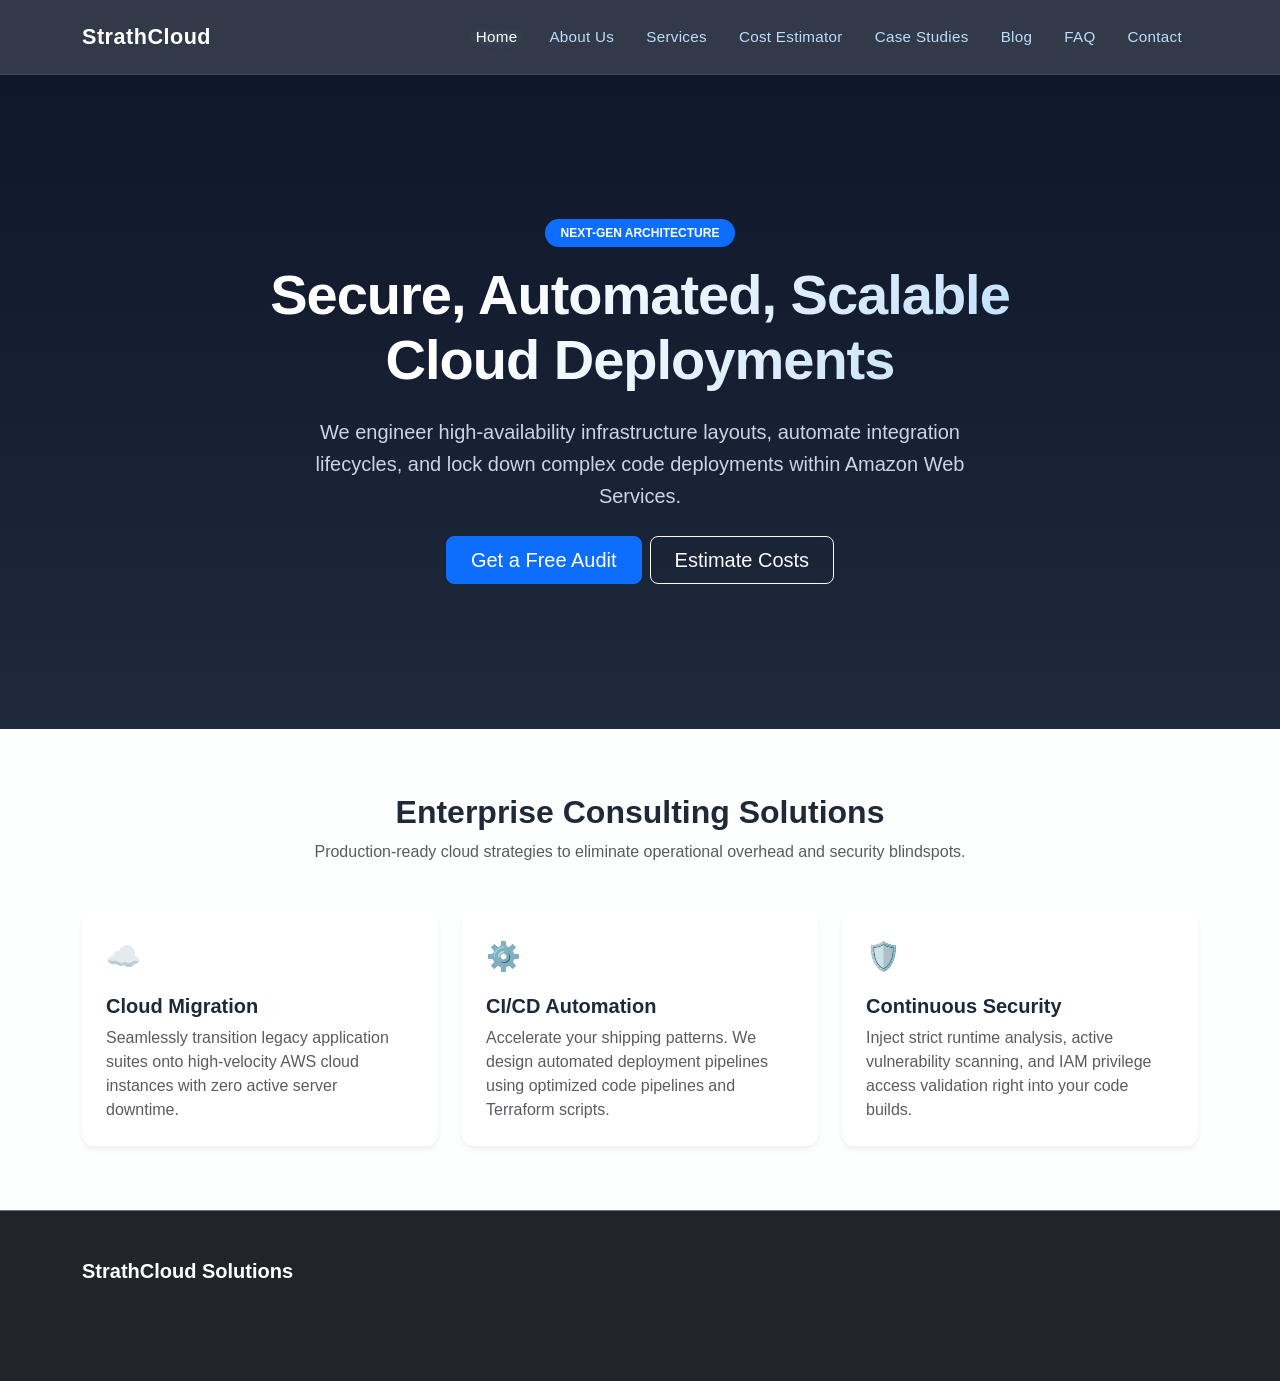
==== index.html @ 289e2f8e "style: implement explicit translate offsets to resolve stubborn offcanvas rendering" ====
<!DOCTYPE html>
<html lang="en">
<head>
    <meta charset="UTF-8">
    <meta name="viewport" content="width=device-width, initial-scale=1.0">
    <title>StrathCloud Solutions | Enterprise DevSecOps & Cloud Migration</title>
    <link href="https://cdn.jsdelivr.net/npm/bootstrap@5.3.8/dist/css/bootstrap.min.css" rel="stylesheet" integrity="sha384-sRIl4kxILFvY47J16cr9ZwB07vP4J8+LH7qKQnuqkuIAvNWLzeN8tE5YBujZqJLB" crossorigin="anonymous">
    <link rel="stylesheet" href="style.css">
</head>
<body>
    <!-- Cleaned Navigation -->
    <nav class="navbar navbar-expand-lg navbar-dark sticky-top">
    <div class="container">
        <a class="navbar-brand fw-bold text-primary" href="index.html">Strath<span class="text-white">Cloud</span></a>
        
        <button class="navbar-toggler" type="button" data-bs-toggle="offcanvas" data-bs-target="#strathCloudMenu" aria-controls="strathCloudMenu" aria-label="Toggle navigation">
        <span class="navbar-toggler-icon"></span>
        </button>
        
        <div class="collapse navbar-collapse d-none d-lg-flex" id="desktopNavbarLinks">
        <ul class="navbar-nav ms-auto mb-2 mb-lg-0">
            <li class="nav-item"><a class="nav-link active" href="index.html" aria-current="page">Home</a></li>
            <li class="nav-item"><a class="nav-link" href="pages/about.html">About Us</a></li>
            <li class="nav-item"><a class="nav-link" href="pages/services.html">Services</a></li>
            <li class="nav-item"><a class="nav-link" href="pages/calculator.html">Cost Estimator</a></li>
            <li class="nav-item"><a class="nav-link" href="pages/case-studies.html">Case Studies</a></li>
            <li class="nav-item"><a class="nav-link" href="pages/blog.html">Blog</a></li>
            <li class="nav-item"><a class="nav-link" href="pages/faq.html">FAQ</a></li>
            <li class="nav-item"><a class="nav-link" href="pages/contact.html">Contact</a></li>
        </ul>
        </div>
    </div>
    </nav>

    <!-- Relocated Offcanvas Component (Placed completely outside the <nav> element) -->
    <div class="offcanvas offcanvas-end text-bg-dark" tabindex="-1" id="strathCloudMenu" aria-labelledby="strathCloudMenuLabel">
    <div class="offcanvas-header border-bottom border-secondary">
        <h5 class="offcanvas-title text-primary fw-bold" id="strathCloudMenuLabel">StrathCloud Navigation</h5>
        <button type="button" class="btn-close btn-close-white" data-bs-dismiss="offcanvas" aria-label="Close"></button>
    </div>
    <div class="offcanvas-body">
        <ul class="navbar-nav">
        <li class="nav-item"><a class="nav-link active" href="index.html">Home</a></li>
        <li class="nav-item"><a class="nav-link" href="pages/about.html">About Us</a></li>
        <li class="nav-item"><a class="nav-link" href="pages/services.html">Services</a></li>
        <li class="nav-item"><a class="nav-link" href="pages/calculator.html">Cost Estimator</a></li>
        <li class="nav-item"><a class="nav-link" href="pages/case-studies.html">Case Studies</a></li>
        <li class="nav-item"><a class="nav-link" href="pages/blog.html">Blog</a></li>
        <li class="nav-item"><a class="nav-link" href="pages/faq.html">FAQ</a></li>
        <li class="nav-item"><a class="nav-link" href="pages/contact.html">Contact</a></li>
        </ul>
    </div>
    </div>


    <header class="hero-banner text-white text-center py-5">
        <div class="container py-5">
            <div class="row justify-content-center">
                <div class="col-lg-9">
                    <span class="badge bg-primary px-3 py-2 rounded-pill mb-3 text-uppercase">Next-Gen Architecture</span>
                    <h1 class="display-3 fw-bold mb-3">Secure, Automated, Scalable Cloud Deployments</h1>
                    <p class="lead text-secondary mb-4 mx-md-5">We engineer high-availability infrastructure layouts, automate integration lifecycles, and lock down complex code deployments within Amazon Web Services.</p>
                    <div class="d-grid gap-2 d-sm-flex justify-content-sm-center">
                        <a href="pages/contact.html" class="btn btn-primary btn-lg px-4 gap-3">Get a Free Audit</a>
                        <a href="pages/calculator.html" class="btn btn-outline-light btn-lg px-4">Estimate Costs</a>
                    </div>
                </div>
            </div>
        </div>
    </header>

    <main class="container py-5 my-3">
        <div class="text-center mb-5">
            <h2 class="fw-bold">Enterprise Consulting Solutions</h2>
            <p class="text-muted">Production-ready cloud strategies to eliminate operational overhead and security blindspots.</p>
        </div>

        <div class="row g-4">
            <div class="col-md-4">
                <div class="card h-100 p-4 border-0 bg-white">
                    <div class="mb-3 text-primary fs-3">☁️</div>
                    <h3 class="fw-bold">Cloud Migration</h3>
                    <p class="text-muted mb-0">Seamlessly transition legacy application suites onto high-velocity AWS cloud instances with zero active server downtime.</p>
                </div>
            </div>
            <div class="col-md-4">
                <div class="card h-100 p-4 border-0 bg-white">
                    <div class="mb-3 text-primary fs-3">⚙️</div>
                    <h3 class="fw-bold">CI/CD Automation</h3>
                    <p class="text-muted mb-0">Accelerate your shipping patterns. We design automated deployment pipelines using optimized code pipelines and Terraform scripts.</p>
                </div>
            </div>
            <div class="col-md-4">
                <div class="card h-100 p-4 border-0 bg-white">
                    <div class="mb-3 text-primary fs-3">🛡️</div>
                    <h3 class="fw-bold">Continuous Security</h3>
                    <p class="text-muted mb-0">Inject strict runtime analysis, active vulnerability scanning, and IAM privilege access validation right into your code builds.</p>
                </div>
            </div>
        </div>
    </main>

    <footer class="bg-dark text-secondary py-5 mt-auto border-top border-secondary">
        <div class="container">
            <div class="row g-4">
                <div class="col-md-6 text-center text-md-start">
                    <h5 class="text-white fw-bold">StrathCloud Solutions</h5>
                    <p class="small text-muted mb-0">Providing production-grade tech consulting, cloud scaling optimization, and reliable infrastructure hardening.</p>
                </div>
                <div class="col-md-6 text-center text-md-end">
                    <p class="small text-muted mb-1">&copy; 2026 StrathCloud Solutions. All rights reserved.</p>
                    <p class="small text-muted mb-0">Designed for modern compliance standards and zero-trust engineering environments.</p>
                </div>
            </div>
        </div>
    </footer>

    <script src="https://cdn.jsdelivr.net/npm/bootstrap@5.3.8/dist/js/bootstrap.bundle.min.js" integrity="sha384-FKyoEForCGlyvwx9Hj09JcYn3nv7wiPVlz7YYwJrWVcXK/BmnVDxM+D2scQbITxI" crossorigin="anonymous"></script>
    <script src="script.js"></script>
</body>
</html>
---- style.css ----
/* ==========================================================================
   1. DESIGN TOKENS (Variables)
   ========================================================================== */
:root {
    /* "Stormy Morning" Core Palette Matrix */
    --brand-primary: #88BDF2;       /* Vibrant Sky Blue - active tabs, main buttons */
    --brand-accent: #BDDDFC;        /* Ultra-Light Mist - borders, text gradients, tags */
    --brand-muted-blue: #6A89A7;    /* Steel Blue-Gray - icons, secondary typography */
    --brand-dark: #1e293b;          /* Dark Slate Anchor - matching your hero base gradient */
    
    /* Layout Tokens */
    --brand-light: #fdfefe;         /* Off-white background for main page areas */
    --text-main: #1f2937;           /* Deep charcoal text for optimal readability */
    --card-shadow: 0 4px 6px -1px rgba(56, 73, 89, 0.06), 0 2px 4px -1px rgba(56, 73, 89, 0.04);
    --transition-smooth: all 0.25s ease-in-out;
}

/* ==========================================================================
   2. GLOBAL BODY RESETS
   ========================================================================== */
body {
    font-family: -apple-system, BlinkMacSystemFont, "Segoe UI", Roboto, sans-serif;
    color: var(--text-main);
    background-color: var(--brand-light);
    
    /* Sticky Footer Logic: Keeps footer locked to screen bottom */
    display: flex;
    flex-direction: column;
    min-height: 100vh;
}

/* ==========================================================================
   3. MODERN TRANSPARENT NAVBAR (Consolidated & Repaired)
   ========================================================================== */
.navbar {
    /* Safe fallback: Semi-transparent deep dark tint instead of pure invisible layout */
    background-color: rgba(15, 23, 42, 0.85) !important; 
    
    /* Subtle framing border */
    border-bottom: 1px solid rgba(255, 255, 255, 0.08) !important;
    padding: 1rem 0;
    
    /* Glassmorphism hardware acceleration */
    backdrop-filter: blur(12px) !important; 
    -webkit-backdrop-filter: blur(12px) !important; 
    
    /* Pulls the navbar up to ensure it sits completely flush against the hero gradient */
    margin-bottom: 0 !important;
}

/* Ensure the brand name stands out in crisp white */
.navbar-brand {
    font-size: 1.35rem;
    letter-spacing: 0.5px;
    color: #ffffff !important;
}

/* Custom Nav Links Layout and Token Integration */
.navbar .nav-link {
    color: var(--brand-accent) !important; /* Soft ice-mist blue link color */
    font-weight: 500;
    font-size: 0.95rem;
    letter-spacing: 0.3px;
    padding: 0.5rem 1rem !important;
    transition: var(--transition-smooth);
}

/* Hover text glow */
.navbar .nav-link:hover,
.navbar .nav-link.active {
    color: #ffffff !important; 
    text-shadow: 0 0 10px rgba(136, 189, 242, 0.4); 
}

/* Mobile Toggle Hamburger Icon Settings */
.navbar-toggler {
    border-color: rgba(255, 255, 255, 0.2) !important;
}

/* ==========================================================================
   4. CUSTOM HERO BANNER 
   ========================================================================== */
.hero-banner {
    /* Rich Deep Midnight Blue to Slate Gradient */
    background: linear-gradient(180deg, #0f172a 0%, #1e293b 100%) !important;
    padding: 6rem 0 !important;
    border-bottom: 1px solid rgba(255, 255, 255, 0.08);
}

/* Masked Gradient Headline */
.hero-banner h1 {
    font-size: 3.5rem !important;
    background: linear-gradient(120deg, #ffffff 30%, var(--brand-accent) 100%);
    -webkit-background-clip: text;
    -webkit-text-fill-color: transparent;
    letter-spacing: -1px;
    line-height: 1.15;
}

/* Highly readable description layout */
.hero-banner .text-secondary {
    color: #cbd5e1 !important; 
    font-size: 1.25rem;
    font-weight: 300;
    max-width: 700px;
    margin: 1.5rem auto !important;
    line-height: 1.6;
}

/* ==========================================================================
   5. PREMIUM CARD INTERACTIONS
   ========================================================================== */
.card {
    box-shadow: var(--card-shadow);
    border-radius: 12px !important; 
    transition: var(--transition-smooth);
}

/* Smooth micro-interaction physical hover drift */
.card:hover {
    transform: translateY(-6px);
    box-shadow: 0 12px 20px -3px rgba(56, 73, 89, 0.12);
}

/* Using our updated variable anchor so titles look intentional */
.card h3 {
    color: var(--brand-dark);
    font-size: 1.25rem;
}

/* ==========================================================================
   6. RESPONSIVE MEDIA QUERIES (Offcanvas Sidebar Hardening)
   ========================================================================== */
@media (max-width: 991.98px) {
    .offcanvas.text-bg-dark {
        background-color: #1e2730 !important;
        backdrop-filter: none !important;
        -webkit-backdrop-filter: none !important;
    }
    
    .offcanvas-body .navbar-nav {
        display: flex !important;
        flex-direction: column !important;
        gap: 0.5rem !important;
        padding-top: 1rem !important;
    }
}
/* ==========================================================================
   OFFCANVAS MASTER RESET 
   ========================================================================== */

/* 1. Ensure the drawer stays hidden by default until the script calls it */
.offcanvas:not(.show) {
    visibility: hidden !important;
    transform: translateX(100%) !important; /* Forces it completely off-screen to the right */
}

/* 2. When the user taps the button, let Bootstrap slide it into view smoothly */
.offcanvas.show {
    visibility: visible !important;
    transform: translateX(0) !important;
    background-color: #1a2229 !important; /* Keeps it a solid, rich dark tone */
    box-shadow: -10px 0 30px rgba(0, 0, 0, 0.4) !important;
}

/* 3. Completely block the mobile menu from showing up on large screens */
@media (min-width: 992px) {
    .offcanvas {
        display: none !important;
    }
}
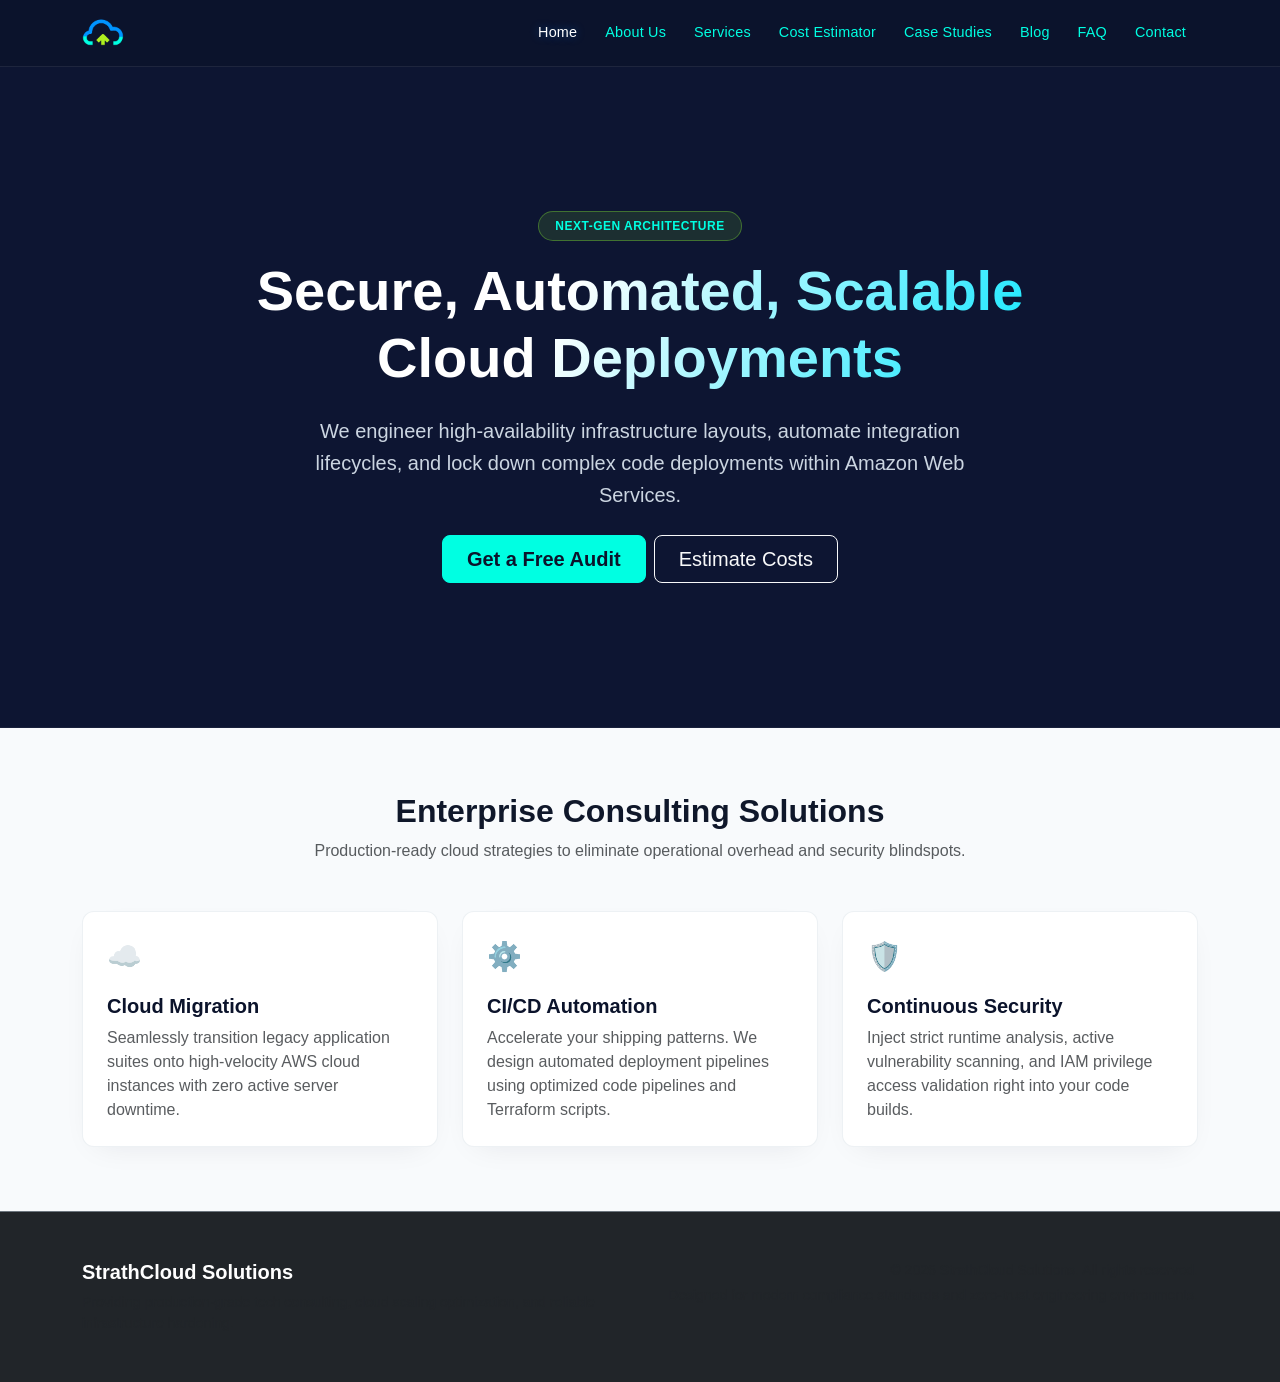
==== commit edd02f9c: "style: adding a custom logo for strath cloud at the navbar" ====
--- a/index.html
+++ b/index.html
@@ -11,7 +11,9 @@
     <!-- Cleaned Navigation -->
     <nav class="navbar navbar-expand-lg navbar-dark sticky-top">
     <div class="container">
-        <a class="navbar-brand fw-bold text-primary" href="index.html">Strath<span class="text-white">Cloud</span></a>
+        <a class="navbar-brand d-flex align-items-center fw-bold text-primary" href="index.html">
+            <img src="images/strath-cloud-2.png" alt="StrathCloud Logo" class="d-inline-block align-top">
+        </a>
         
         <button class="navbar-toggler" type="button" data-bs-toggle="offcanvas" data-bs-target="#strathCloudMenu" aria-controls="strathCloudMenu" aria-label="Toggle navigation">
         <span class="navbar-toggler-icon"></span>
--- a/style.css
+++ b/style.css
@@ -2,19 +2,18 @@
    1. DESIGN TOKENS (Variables)
    ========================================================================== */
 :root {
-    /* "Stormy Morning" Core Palette Matrix */
-    --brand-primary: #88BDF2;       /* Vibrant Sky Blue - active tabs, main buttons */
-    --brand-accent: #BDDDFC;        /* Ultra-Light Mist - borders, text gradients, tags */
-    --brand-muted-blue: #6A89A7;    /* Steel Blue-Gray - icons, secondary typography */
-    --brand-dark: #1e293b;          /* Dark Slate Anchor - matching your hero base gradient */
-    
-    /* Layout Tokens */
-    --brand-light: #fdfefe;         /* Off-white background for main page areas */
-    --text-main: #1f2937;           /* Deep charcoal text for optimal readability */
-    --card-shadow: 0 4px 6px -1px rgba(56, 73, 89, 0.06), 0 2px 4px -1px rgba(56, 73, 89, 0.04);
-    --transition-smooth: all 0.25s ease-in-out;
-}
-
+    /* Exact Logo Color Extractions */
+    --brand-primary: #0088FF;       /* Bright Sky Blue from top of the cloud */
+    --brand-accent: #00ffe2;        /* Neon Lime Green from the arrow */
+    --brand-teal: #00E5FF;          /* Electric Teal from the bottom right of the cloud */
+    --brand-dark: #0B132B;          /* Premium Midnight Blue from your logo background */
+    
+    /* UI Neutrals */
+    --brand-light: #f8fafc;         
+    --text-main: #0f172a;           
+    --card-shadow: 0 10px 30px -15px rgba(11, 19, 43, 0.1);
+    --transition-smooth: all 0.25s cubic-bezier(0.4, 0, 0.2, 1);
+}
 /* ==========================================================================
    2. GLOBAL BODY RESETS
    ========================================================================== */
@@ -30,73 +29,87 @@
 }
 
 /* ==========================================================================
-   3. MODERN TRANSPARENT NAVBAR (Consolidated & Repaired)
+   3. MODERN TRANSPARENT NAVBAR (Clean Responsive Grid Layout)
    ========================================================================== */
 .navbar {
-    /* Safe fallback: Semi-transparent deep dark tint instead of pure invisible layout */
-    background-color: rgba(15, 23, 42, 0.85) !important; 
-    
-    /* Subtle framing border */
+    background: rgba(11, 19, 43, 0.75) !important; /* Rich opaque midnight tint matching your logo */
     border-bottom: 1px solid rgba(255, 255, 255, 0.08) !important;
-    padding: 1rem 0;
-    
-    /* Glassmorphism hardware acceleration */
     backdrop-filter: blur(12px) !important; 
     -webkit-backdrop-filter: blur(12px) !important; 
-    
-    /* Pulls the navbar up to ensure it sits completely flush against the hero gradient */
     margin-bottom: 0 !important;
-}
-
-/* Ensure the brand name stands out in crisp white */
+    padding: 0.75rem 0 !important; /* Clean vertical spacing padding */
+}
+
+/* Perfect alignment wrapper inside the navbar row */
+.navbar > .container {
+    display: flex !important;
+    align-items: center !important;
+    justify-content: space-between !important;
+    flex-wrap: nowrap !important; /* Absolutely prevents items from dropping to a new line */
+}
+
+/* Control your brand image footprint cleanly */
 .navbar-brand {
-    font-size: 1.35rem;
-    letter-spacing: 0.5px;
-    color: #ffffff !important;
-}
-
-/* Custom Nav Links Layout and Token Integration */
+    display: flex !important;
+    align-items: center !important;
+    padding: 0 !important;
+    margin-right: 1.5rem !important;
+}
+
+/* Overhanging Logo Layout Override */
+.navbar-brand img {
+    height: 42px !important;    /* Sleek vertical constraint */
+    width: auto !important;     /* Dynamically scales width without distortion */
+    object-fit: contain;
+}
+
+/* Push the desktop nav links further right to give the big logo breathing room */
+#desktopNavbarLinks {
+    margin-left: 240px !important; 
+}
+
+/* Adjust text links layout engine structure */
+.navbar .navbar-nav {
+    display: flex !important;
+    flex-direction: row !important; /* Forces links to stay horizontally aligned */
+    align-items: center !important;
+    gap: 0.25rem !important; /* Clean modern padding gap between options */
+}
+
 .navbar .nav-link {
-    color: var(--brand-accent) !important; /* Soft ice-mist blue link color */
+    color: var(--brand-accent) !important; 
     font-weight: 500;
-    font-size: 0.95rem;
-    letter-spacing: 0.3px;
-    padding: 0.5rem 1rem !important;
-    transition: var(--transition-smooth);
-}
-
-/* Hover text glow */
+    font-size: 0.9rem !important; /* Slightly smaller font size so all 8 items fit comfortably */
+    letter-spacing: 0.2px;
+    padding: 0.5rem 0.75rem !important; /* Balanced link padding footprint */
+    transition: var(--transition-smooth);
+    white-space: nowrap !important; /* Guarantees words like 'Cost Estimator' never snap into two rows */
+}
+
 .navbar .nav-link:hover,
 .navbar .nav-link.active {
     color: #ffffff !important; 
-    text-shadow: 0 0 10px rgba(136, 189, 242, 0.4); 
-}
-
-/* Mobile Toggle Hamburger Icon Settings */
-.navbar-toggler {
-    border-color: rgba(255, 255, 255, 0.2) !important;
-}
-
+    text-shadow: 0 0 10px rgba(0, 136, 255, 0.4); 
+}
 /* ==========================================================================
    4. CUSTOM HERO BANNER 
    ========================================================================== */
 .hero-banner {
-    /* Rich Deep Midnight Blue to Slate Gradient */
-    background: linear-gradient(180deg, #0f172a 0%, #1e293b 100%) !important;
-    padding: 6rem 0 !important;
-    border-bottom: 1px solid rgba(255, 255, 255, 0.08);
-}
-
-/* Masked Gradient Headline */
+    /* Flows from the logo's deep midnight into a slightly lighter slate dark */
+    /*background: linear-gradient(180deg, #0B132B 0%, #111E38 100%) !important;*/
+    background: #0d1532 !important;
+    margin-top: -72px; 
+    padding: calc(72px + 6rem) 0 6rem 0 !important;  
+    border-bottom: 1px solid rgba(255, 255, 255, 0.05);
+}
+
+/* Make your headline text gradient use the new electric teal */
 .hero-banner h1 {
     font-size: 3.5rem !important;
-    background: linear-gradient(120deg, #ffffff 30%, var(--brand-accent) 100%);
+    background: linear-gradient(120deg, #ffffff 40%, var(--brand-teal) 100%);
     -webkit-background-clip: text;
     -webkit-text-fill-color: transparent;
-    letter-spacing: -1px;
-    line-height: 1.15;
-}
-
+}
 /* Highly readable description layout */
 .hero-banner .text-secondary {
     color: #cbd5e1 !important; 
@@ -106,12 +119,61 @@
     margin: 1.5rem auto !important;
     line-height: 1.6;
 }
+/* ==========================================================================
+   HERO CALL-TO-ACTION ELEMENTS (Logo Green Alignment)
+   ========================================================================== */
+
+/* 1. The "Next-Gen Architecture" pill badge */
+.hero-banner .badge.bg-primary {
+    /* Transparent container tint using a low-alpha green glow */
+    background-color: rgba(136, 238, 51, 0.12) !important; 
+    color: var(--brand-accent) !important; /* Forces your neon green token */
+    border: 1px solid rgba(136, 238, 51, 0.35) !important;
+    font-weight: 600;
+    letter-spacing: 0.5px;
+}
+
+/* 2. The "Get a Free Audit" Solid Button */
+.hero-banner .btn-primary {
+    background-color: var(--brand-accent) !important;
+    border-color: var(--brand-accent) !important;
+    color: #0B132B !important; /* Deep midnight blue text from logo for perfect readability */
+    font-weight: 600;
+    border-radius: 8px;
+    transition: var(--transition-smooth);
+}
+
+/* When hovering over the main green button, let it change smoothly */
+.hero-banner .btn-primary:hover {
+    background-color: #a6f55c !important; /* Slightly brighter lime flare */
+    border-color: #a6f55c !important;
+    transform: translateY(-2px);
+    box-shadow: 0 8px 20px rgba(136, 238, 51, 0.3); /* Neon green drop glow */
+}
+
+/* 3. The "Estimate Costs" Outline Button */
+.hero-banner .btn-outline-light {
+    border-radius: 8px;
+    font-weight: 500;
+    transition: var(--transition-smooth);
+}
+
+/* Give the outline button a green accent hover pop too */
+.hero-banner .btn-outline-light:hover {
+    background-color: transparent !important;
+    border-color: var(--brand-accent) !important;
+    color: var(--brand-accent) !important;
+    transform: translateY(-2px);
+}
 
 /* ==========================================================================
    5. PREMIUM CARD INTERACTIONS
    ========================================================================== */
 .card {
     box-shadow: var(--card-shadow);
+    background-color: #ffffff !important;
+    /* Clean, soft border using your muted blue-gray so it isn't harsh */
+    border: 1px solid rgba(106, 137, 167, 0.12) !important; 
     border-radius: 12px !important; 
     transition: var(--transition-smooth);
 }
@@ -119,10 +181,18 @@
 /* Smooth micro-interaction physical hover drift */
 .card:hover {
     transform: translateY(-6px);
-    box-shadow: 0 12px 20px -3px rgba(56, 73, 89, 0.12);
-}
-
-/* Using our updated variable anchor so titles look intentional */
+    /* Soft shadow using your brand-dark token */
+    box-shadow: 0 12px 20px -3px rgba(11, 19, 43, 0.12);
+    
+    /* SWITCHES BORDER FROM BLUE TO GREEN ON HOVER: */
+    border-color: var(--brand-accent) !important; 
+}
+
+/* If you have any text icons inside the cards that you want green by default: */
+.card .text-primary {
+    color: var(--brand-accent) !important;
+}
+
 .card h3 {
     color: var(--brand-dark);
     font-size: 1.25rem;
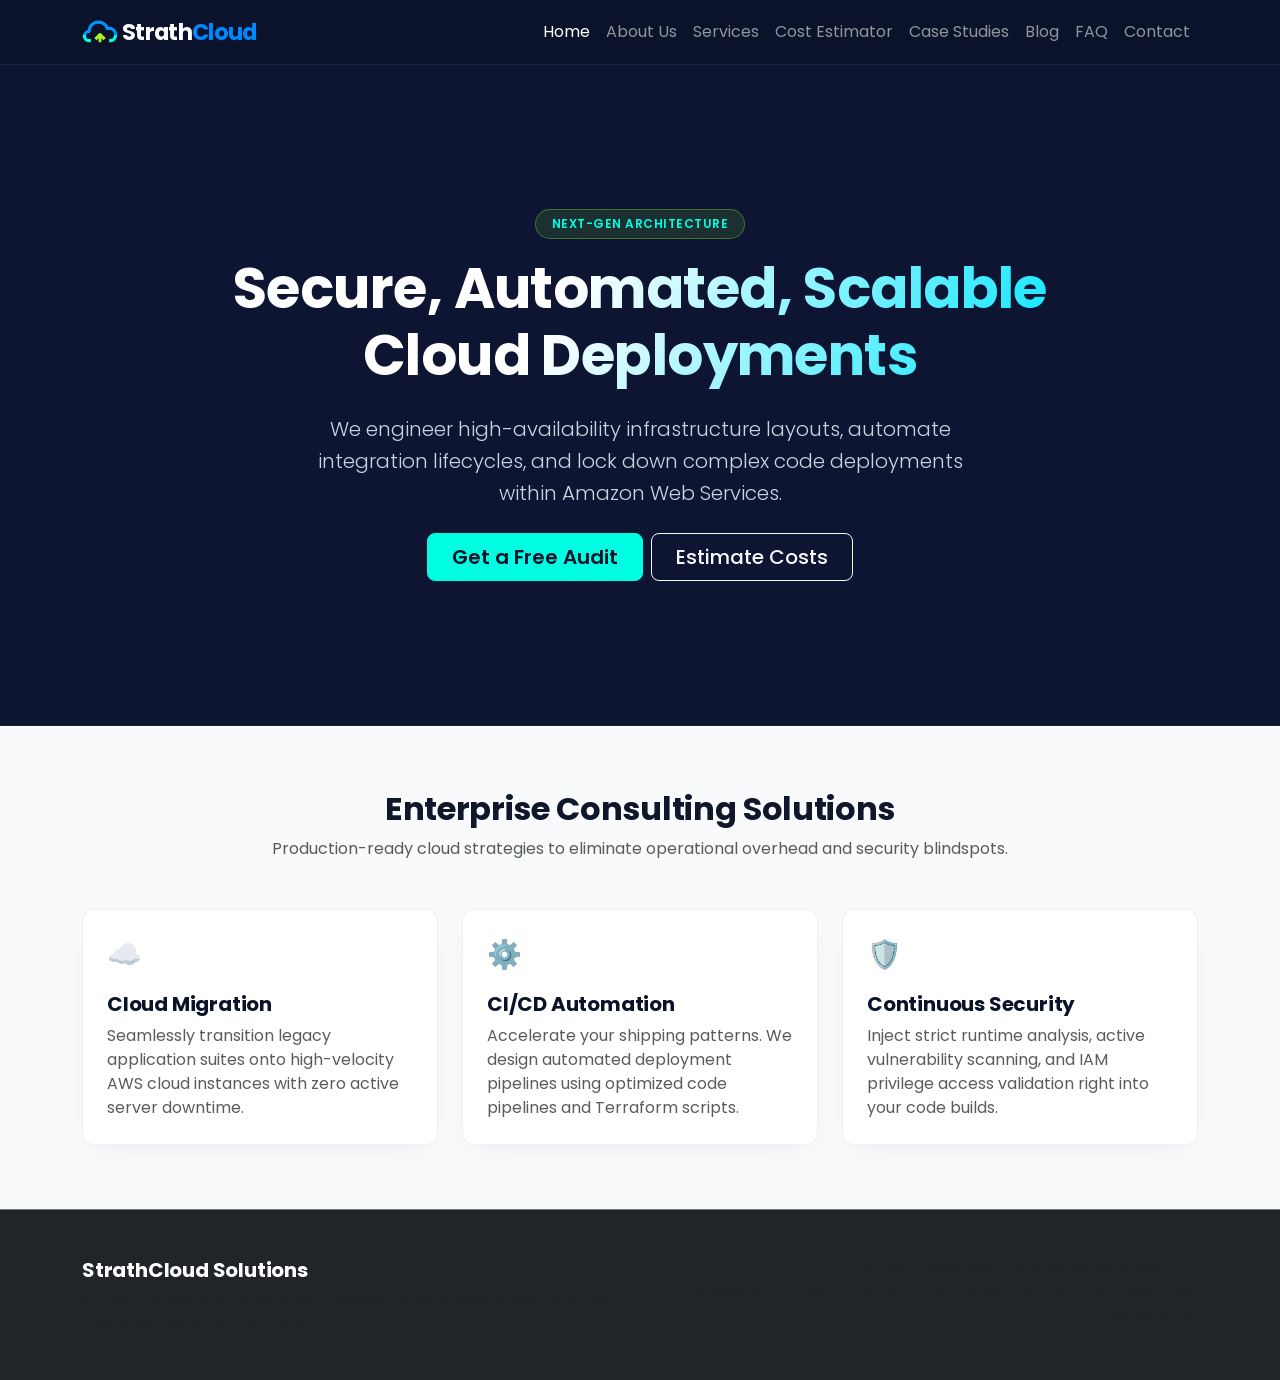
==== commit 76a808ca: "tyle: pivot global typography system to Poppins geometric sans-serif" ====
--- a/index.html
+++ b/index.html
@@ -5,6 +5,11 @@
     <meta name="viewport" content="width=device-width, initial-scale=1.0">
     <title>StrathCloud Solutions | Enterprise DevSecOps & Cloud Migration</title>
     <link href="https://cdn.jsdelivr.net/npm/bootstrap@5.3.8/dist/css/bootstrap.min.css" rel="stylesheet" integrity="sha384-sRIl4kxILFvY47J16cr9ZwB07vP4J8+LH7qKQnuqkuIAvNWLzeN8tE5YBujZqJLB" crossorigin="anonymous">
+    <link rel="preconnect" href="https://fonts.googleapis.com">
+    <link rel="preconnect" href="https://fonts.gstatic.com" crossorigin>
+    <link href="https://fonts.googleapis.com/css2?family=Poppins:wght@300;400;500;600;700;800&display=swap" rel="stylesheet">
+    
+    <link rel="stylesheet" href="css/styles.css">
     <link rel="stylesheet" href="style.css">
 </head>
 <body>
@@ -12,7 +17,8 @@
     <nav class="navbar navbar-expand-lg navbar-dark sticky-top">
     <div class="container">
         <a class="navbar-brand d-flex align-items-center fw-bold text-primary" href="index.html">
-            <img src="images/strath-cloud-2.png" alt="StrathCloud Logo" class="d-inline-block align-top">
+            <img src="images/strath-cloud-2.png" alt="StrathCloud Logo" class="me-1">
+            <span class="brand-text">Strath<span class="brand-accent">Cloud</span></span>
         </a>
         
         <button class="navbar-toggler" type="button" data-bs-toggle="offcanvas" data-bs-target="#strathCloudMenu" aria-controls="strathCloudMenu" aria-label="Toggle navigation">
--- a/style.css
+++ b/style.css
@@ -15,17 +15,21 @@
     --transition-smooth: all 0.25s cubic-bezier(0.4, 0, 0.2, 1);
 }
 /* ==========================================================================
-   2. GLOBAL BODY RESETS
+   2. GLOBAL BODY RESETS & TYPOGRAPHY MATRIX
    ========================================================================== */
 body {
-    font-family: -apple-system, BlinkMacSystemFont, "Segoe UI", Roboto, sans-serif;
+    font-family: 'Poppins', -apple-system, BlinkMacSystemFont, sans-serif;
     color: var(--text-main);
     background-color: var(--brand-light);
-    
-    /* Sticky Footer Logic: Keeps footer locked to screen bottom */
     display: flex;
     flex-direction: column;
     min-height: 100vh;
+}
+
+/* Force headings and branding text to use Poppins with crisp tech tracking */
+h1, h2, h3, h4, h5, h6, .navbar-brand, .brand-text {
+    font-family: 'Poppins', -apple-system, sans-serif;
+    letter-spacing: -0.01em; /* Poppins tracks beautifully with a very slight negative letter-spacing */
 }
 
 /* ==========================================================================
@@ -56,40 +60,36 @@
     margin-right: 1.5rem !important;
 }
 
-/* Overhanging Logo Layout Override */
+/* ==========================================================================
+   HYBRID BRAND LOGO & TEXT TYPOGRAPHY
+   ========================================================================== */
+
+/* 1. Ensure the icon stays slim and doesn't stretch the header */
 .navbar-brand img {
-    height: 42px !important;    /* Sleek vertical constraint */
-    width: auto !important;     /* Dynamically scales width without distortion */
+    height: 36px !important;    /* Clean, professional desktop height */
+    width: auto !important;
     object-fit: contain;
 }
 
-/* Push the desktop nav links further right to give the big logo breathing room */
-#desktopNavbarLinks {
-    margin-left: 240px !important; 
-}
-
-/* Adjust text links layout engine structure */
-.navbar .navbar-nav {
-    display: flex !important;
-    flex-direction: row !important; /* Forces links to stay horizontally aligned */
-    align-items: center !important;
-    gap: 0.25rem !important; /* Clean modern padding gap between options */
-}
-
-.navbar .nav-link {
-    color: var(--brand-accent) !important; 
-    font-weight: 500;
-    font-size: 0.9rem !important; /* Slightly smaller font size so all 8 items fit comfortably */
-    letter-spacing: 0.2px;
-    padding: 0.5rem 0.75rem !important; /* Balanced link padding footprint */
-    transition: var(--transition-smooth);
-    white-space: nowrap !important; /* Guarantees words like 'Cost Estimator' never snap into two rows */
-}
-
-.navbar .nav-link:hover,
-.navbar .nav-link.active {
-    color: #ffffff !important; 
-    text-shadow: 0 0 10px rgba(0, 136, 255, 0.4); 
+/* 2. Style the "Strath" text base */
+.navbar-brand .brand-text {
+    font-family: 'Poppins', -apple-system, BlinkMacSystemFont, sans-serif;
+    font-weight: 700;
+    font-size: 1.4rem;
+    letter-spacing: -0.03em;    /* Tight modern kerning */
+    color: #ffffff;             /* Crisp clean white */
+    display: inline-block;
+    line-height: 1;
+}
+
+/* 3. Style the "Cloud" accent text using your logo's sky blue token */
+.navbar-brand .brand-accent {
+    color: var(--brand-primary) !important; /* Matches the bright blue #0088FF from your cloud */
+}
+
+/* 4. Subtle hover interaction for the entire logo group */
+.navbar-brand:hover .brand-text {
+    text-shadow: 0 0 15px rgba(0, 136, 255, 0.3);
 }
 /* ==========================================================================
    4. CUSTOM HERO BANNER 
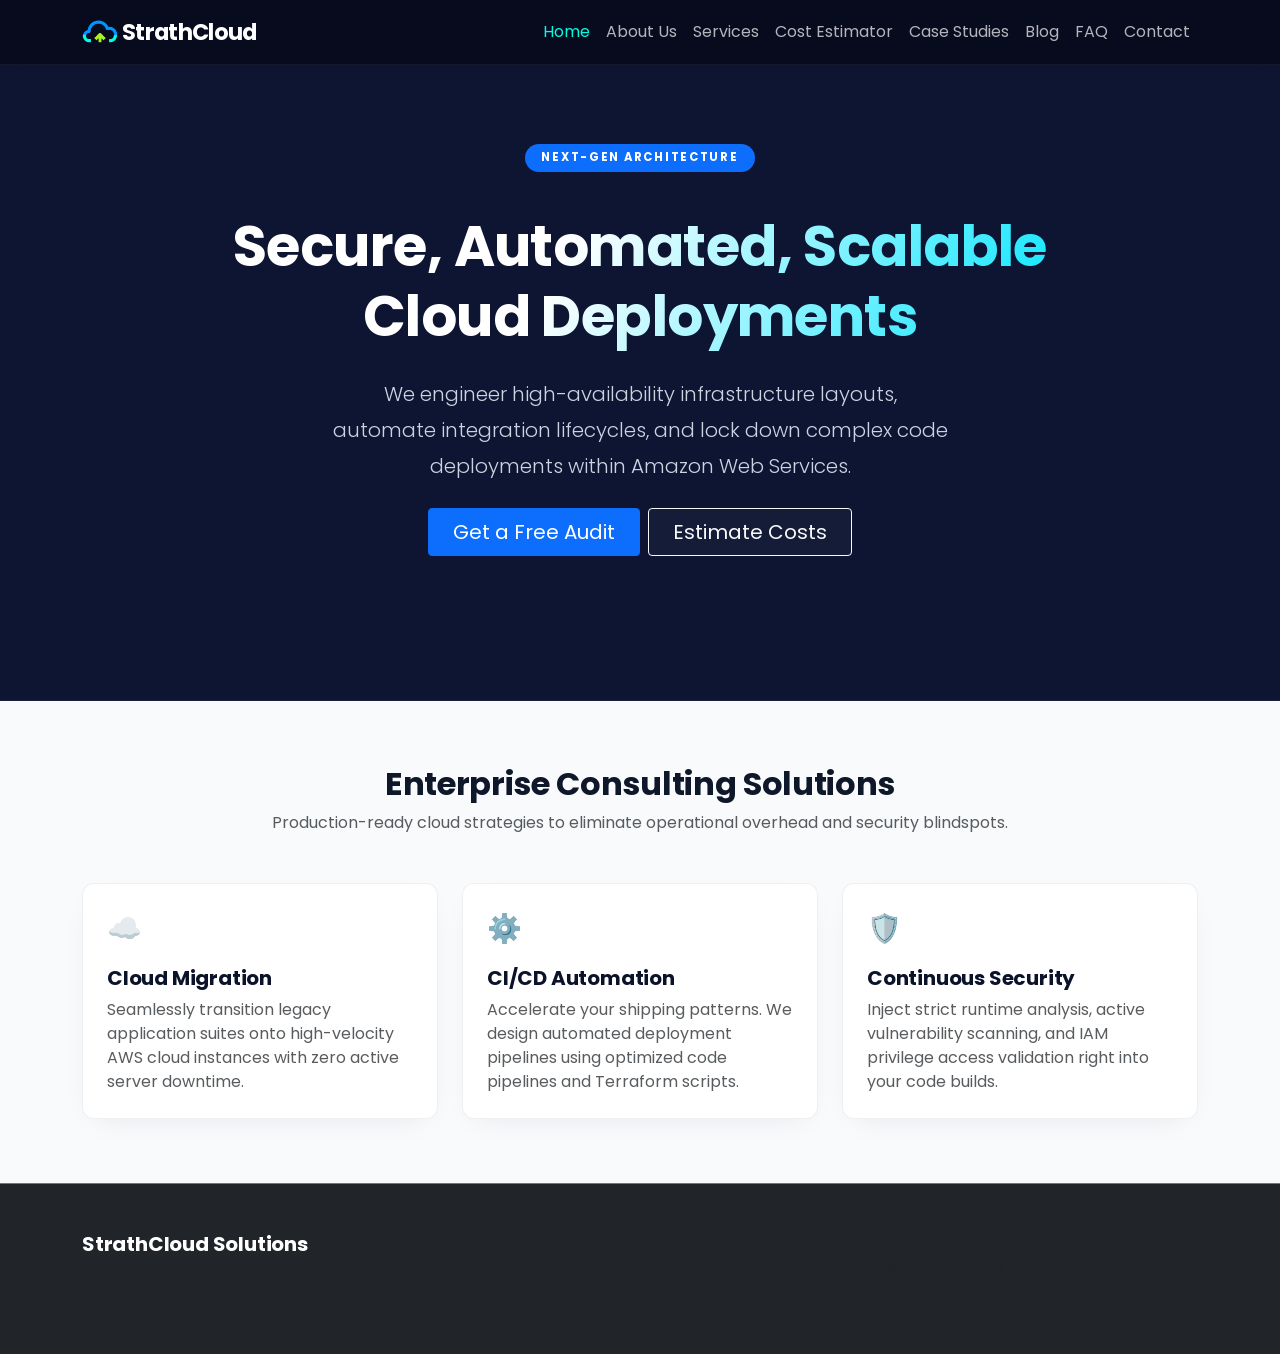
==== commit 7f2f8dae: "feat: setting up html structure for services page" ====
--- a/index.html
+++ b/index.html
@@ -9,7 +9,6 @@
     <link rel="preconnect" href="https://fonts.gstatic.com" crossorigin>
     <link href="https://fonts.googleapis.com/css2?family=Poppins:wght@300;400;500;600;700;800&display=swap" rel="stylesheet">
     
-    <link rel="stylesheet" href="css/styles.css">
     <link rel="stylesheet" href="style.css">
 </head>
 <body>
--- a/style.css
+++ b/style.css
@@ -1,241 +1,231 @@
-/* ==========================================================================
-   1. DESIGN TOKENS (Variables)
-   ========================================================================== */
-:root {
-    /* Exact Logo Color Extractions */
-    --brand-primary: #0088FF;       /* Bright Sky Blue from top of the cloud */
-    --brand-accent: #00ffe2;        /* Neon Lime Green from the arrow */
-    --brand-teal: #00E5FF;          /* Electric Teal from the bottom right of the cloud */
-    --brand-dark: #0B132B;          /* Premium Midnight Blue from your logo background */
-    
-    /* UI Neutrals */
-    --brand-light: #f8fafc;         
-    --text-main: #0f172a;           
-    --card-shadow: 0 10px 30px -15px rgba(11, 19, 43, 0.1);
-    --transition-smooth: all 0.25s cubic-bezier(0.4, 0, 0.2, 1);
+/* ========================================================================== 
+   1. DESIGN TOKENS (Variables) 
+   ========================================================================== */ 
+:root { 
+  /* Exact Logo Color Extractions */ 
+  --brand-primary: #FFFFFF; /* Note: Change this hex value if you want a Sky Blue brand anchor instead of White */
+  --brand-accent: #00ffe2;  /* Neon Lime Green from the arrow */ 
+  --brand-teal: #00E5FF;    /* Electric Teal from the bottom right of the cloud */ 
+  --brand-dark: #0B132B;    /* Premium Midnight Blue from your logo background */ 
+  
+  /* UI Neutrals */ 
+  --brand-light: #f8fafc; 
+  --text-main: #0f172a; 
+  --card-shadow: 0 10px 30px -15px rgba(11, 19, 43, 0.1); 
+  --transition-smooth: all 0.25s cubic-bezier(0.4, 0, 0.2, 1); 
+} 
+
+/* ========================================================================== 
+   2. GLOBAL BODY RESETS & TYPOGRAPHY MATRIX 
+   ========================================================================== */ 
+body { 
+  font-family: 'Poppins', -apple-system, BlinkMacSystemFont, sans-serif; 
+  color: var(--text-main); 
+  background-color: var(--brand-light); 
+  display: flex; 
+  flex-direction: column; 
+  min-height: 100vh; 
+} 
+
+/* Force headings and branding text to use Poppins with crisp tech tracking */ 
+h1, h2, h3, h4, h5, h6, .navbar-brand, .brand-text { 
+  font-family: 'Poppins', -apple-system, sans-serif; 
+  letter-spacing: -0.01em; 
+} 
+
+/* ========================================================================== 
+   3. MODERN TRANSPARENT NAVBAR (Clean Responsive Grid Layout) 
+   ========================================================================== */ 
+.navbar { 
+  background: rgba(7, 11, 28, 0.9) !important; 
+  border-bottom: 1px solid rgba(255, 255, 255, 0.05) !important; 
+  backdrop-filter: blur(12px) !important; 
+  -webkit-backdrop-filter: blur(12px) !important; 
+  margin-bottom: 0 !important; 
+  padding: 0.75rem 0 !important; 
+  
+  /* DEBUG 1 FIXED: Added explicit relative positioning and z-index stack layer anchor */
+  position: fixed !important;
+  top: 0 !important;
+  left: 0 !important;
+  width: 100% !important;
+
+  /* Keeps it securely on top of the hero text and cards when scrolling */
+  z-index: 1030; 
+} 
+
+/* Perfect alignment wrapper inside the navbar row */ 
+.navbar > .container { 
+  display: flex !important; 
+  align-items: center !important; 
+  justify-content: space-between !important; 
+  flex-wrap: nowrap !important; 
+} 
+
+/* Control your brand image footprint cleanly */ 
+.navbar-brand { 
+  display: flex !important; 
+  align-items: center !important; 
+  padding: 0 !important; 
+  margin-right: 1.5rem !important; 
+} 
+
+/* ========================================================================== 
+   HYBRID BRAND LOGO & TEXT TYPOGRAPHY 
+   ========================================================================== */ 
+.navbar-brand img { 
+  height: 36px !important; 
+  width: auto !important; 
+  object-fit: contain; 
+} 
+
+.navbar-brand .brand-text { 
+  font-family: 'Poppins', -apple-system, BlinkMacSystemFont, sans-serif; 
+  font-weight: 700; 
+  font-size: 1.4rem; 
+  letter-spacing: -0.03em; 
+  color: #ffffff; 
+  display: inline-block; 
+  line-height: 1; 
+} 
+
+.navbar-brand .brand-accent { 
+  color: var(--brand-primary) !important; 
+} 
+
+.navbar-brand:hover .brand-text { 
+  text-shadow: 0 0 15px rgba(0, 136, 255, 0.3); 
+} 
+
+/* DEBUG 2 FIXED: Strengthened selector specificity for desktop navigation links */
+.navbar .navbar-nav .nav-link { 
+  color: rgba(255, 255, 255, 0.7) !important; 
+} 
+
+.navbar .navbar-nav .nav-link:hover,
+.navbar .navbar-nav .nav-link.active { 
+  color: #00ffe2 !important; 
+} 
+
+/* ========================================================================== 
+   4. CUSTOM HERO BANNER 
+   ========================================================================== */ 
+.hero-banner { 
+  background: #0d1532 !important; 
+  margin-top: -72px; 
+  padding: calc(72px + 6rem) 0 6rem 0 !important; 
+  border-bottom: 1px solid rgba(255, 255, 255, 0.05); 
+} 
+
+.hero-banner h1 { 
+  font-size: 3.5rem !important; 
+  background: linear-gradient(120deg, #ffffff 40%, var(--brand-teal) 100%); 
+  -webkit-background-clip: text; 
+  -webkit-text-fill-color: transparent; 
+} 
+
+.hero-banner .text-secondary { 
+  color: #cbd5e1 !important; 
+  font-size: 1.25rem; 
+  font-weight: 300; 
+  max-width: 700px; 
+  margin: 1.5rem auto !important; 
+  line-height: 1.6; 
+} 
+
+/* ========================================================================== 
+   HERO AESTHETIC POLISH (Safe Bootstrap-Variable Alignment) 
+   ========================================================================== */ 
+.hero-banner .btn, .hero-banner .badge { 
+  --bs-btn-border-radius: 4px; 
+  --bs-badge-border-radius: 4px; 
+  border-radius: 4px; 
+} 
+
+.hero-banner .badge { 
+  text-transform: uppercase; 
+  letter-spacing: 0.15em; 
+  font-size: 0.72rem; 
+  font-weight: 700; 
+  padding: 0.6em 1em; 
+} 
+
+.hero-banner .btn-outline-light { 
+  border-width: 1.5px; 
+  background-color: rgba(255, 255, 255, 0.03); 
+  transition: transform 0.25s ease, background-color 0.25s ease, border-color 0.25s ease, box-shadow 0.25s ease; 
+} 
+
+.hero-banner .btn-outline-light:hover { 
+  background-color: #ffffff; 
+  border-color: #ffffff; 
+  color: #0b132b; 
+  transform: translateY(-2px); 
+  box-shadow: 0 10px 20px rgba(255, 255, 255, 0.1); 
+} 
+
+.hero-banner .btn-primary { 
+  transition: transform 0.25s ease, background-color 0.25s ease, border-color 0.25s ease, box-shadow 0.25s ease; 
+} 
+
+.hero-banner .btn-primary:hover { 
+  transform: translateY(-2px); 
+} 
+
+.hero-banner h1 { 
+  margin-top: 1.5rem; 
+  margin-bottom: 2rem; 
+  line-height: 1.25; 
+} 
+
+.hero-banner .text-secondary.lead { 
+  line-height: 1.8; 
+  margin-bottom: 3rem; 
+  max-width: 620px; 
+  margin-left: auto; 
+  margin-right: auto; 
+} 
+
+/* ========================================================================== 
+   5. PREMIUM CARD INTERACTIONS 
+   ========================================================================== */ 
+.card { 
+  box-shadow: var(--card-shadow); 
+  background-color: #ffffff !important; 
+  border: 1px solid rgba(106, 137, 167, 0.12) !important; 
+  border-radius: 12px !important; 
+  transition: var(--transition-smooth); 
+} 
+
+.card:hover { 
+  transform: translateY(-6px); 
+  box-shadow: 0 12px 20px -3px rgba(11, 19, 43, 0.12); 
+  border-color: var(--brand-accent) !important; 
+} 
+
+.card .text-primary { 
+  color: var(--brand-accent) !important; 
+} 
+
+.card h3 { 
+  color: var(--brand-dark); 
+  font-size: 1.25rem; 
+} 
+
+/* ========================================================================== 
+   6. RESPONSIVE MEDIA QUERIES (Offcanvas Sidebar Hardening) 
+   ========================================================================== */ 
+@media (max-width: 991.98px) { 
+  /* DEBUG 3 FIXED: Removed the destructive visibility overrides that broke Bootstrap's transitions */
+  .offcanvas.text-bg-dark { 
+    background-color: #111a36 !important; /* Tinted to your deep brand tone */
+    backdrop-filter: none !important; 
+    -webkit-backdrop-filter: none !important; 
+  } 
+  .offcanvas-body .navbar-nav { 
+    display: flex !important; 
+    flex-direction: column !important; 
+    gap: 0.5rem !important; 
+    padding-top: 1rem !important; 
+  } 
 }
-/* ==========================================================================
-   2. GLOBAL BODY RESETS & TYPOGRAPHY MATRIX
-   ========================================================================== */
-body {
-    font-family: 'Poppins', -apple-system, BlinkMacSystemFont, sans-serif;
-    color: var(--text-main);
-    background-color: var(--brand-light);
-    display: flex;
-    flex-direction: column;
-    min-height: 100vh;
-}
-
-/* Force headings and branding text to use Poppins with crisp tech tracking */
-h1, h2, h3, h4, h5, h6, .navbar-brand, .brand-text {
-    font-family: 'Poppins', -apple-system, sans-serif;
-    letter-spacing: -0.01em; /* Poppins tracks beautifully with a very slight negative letter-spacing */
-}
-
-/* ==========================================================================
-   3. MODERN TRANSPARENT NAVBAR (Clean Responsive Grid Layout)
-   ========================================================================== */
-.navbar {
-    background: rgba(11, 19, 43, 0.75) !important; /* Rich opaque midnight tint matching your logo */
-    border-bottom: 1px solid rgba(255, 255, 255, 0.08) !important;
-    backdrop-filter: blur(12px) !important; 
-    -webkit-backdrop-filter: blur(12px) !important; 
-    margin-bottom: 0 !important;
-    padding: 0.75rem 0 !important; /* Clean vertical spacing padding */
-}
-
-/* Perfect alignment wrapper inside the navbar row */
-.navbar > .container {
-    display: flex !important;
-    align-items: center !important;
-    justify-content: space-between !important;
-    flex-wrap: nowrap !important; /* Absolutely prevents items from dropping to a new line */
-}
-
-/* Control your brand image footprint cleanly */
-.navbar-brand {
-    display: flex !important;
-    align-items: center !important;
-    padding: 0 !important;
-    margin-right: 1.5rem !important;
-}
-
-/* ==========================================================================
-   HYBRID BRAND LOGO & TEXT TYPOGRAPHY
-   ========================================================================== */
-
-/* 1. Ensure the icon stays slim and doesn't stretch the header */
-.navbar-brand img {
-    height: 36px !important;    /* Clean, professional desktop height */
-    width: auto !important;
-    object-fit: contain;
-}
-
-/* 2. Style the "Strath" text base */
-.navbar-brand .brand-text {
-    font-family: 'Poppins', -apple-system, BlinkMacSystemFont, sans-serif;
-    font-weight: 700;
-    font-size: 1.4rem;
-    letter-spacing: -0.03em;    /* Tight modern kerning */
-    color: #ffffff;             /* Crisp clean white */
-    display: inline-block;
-    line-height: 1;
-}
-
-/* 3. Style the "Cloud" accent text using your logo's sky blue token */
-.navbar-brand .brand-accent {
-    color: var(--brand-primary) !important; /* Matches the bright blue #0088FF from your cloud */
-}
-
-/* 4. Subtle hover interaction for the entire logo group */
-.navbar-brand:hover .brand-text {
-    text-shadow: 0 0 15px rgba(0, 136, 255, 0.3);
-}
-/* ==========================================================================
-   4. CUSTOM HERO BANNER 
-   ========================================================================== */
-.hero-banner {
-    /* Flows from the logo's deep midnight into a slightly lighter slate dark */
-    /*background: linear-gradient(180deg, #0B132B 0%, #111E38 100%) !important;*/
-    background: #0d1532 !important;
-    margin-top: -72px; 
-    padding: calc(72px + 6rem) 0 6rem 0 !important;  
-    border-bottom: 1px solid rgba(255, 255, 255, 0.05);
-}
-
-/* Make your headline text gradient use the new electric teal */
-.hero-banner h1 {
-    font-size: 3.5rem !important;
-    background: linear-gradient(120deg, #ffffff 40%, var(--brand-teal) 100%);
-    -webkit-background-clip: text;
-    -webkit-text-fill-color: transparent;
-}
-/* Highly readable description layout */
-.hero-banner .text-secondary {
-    color: #cbd5e1 !important; 
-    font-size: 1.25rem;
-    font-weight: 300;
-    max-width: 700px;
-    margin: 1.5rem auto !important;
-    line-height: 1.6;
-}
-/* ==========================================================================
-   HERO CALL-TO-ACTION ELEMENTS (Logo Green Alignment)
-   ========================================================================== */
-
-/* 1. The "Next-Gen Architecture" pill badge */
-.hero-banner .badge.bg-primary {
-    /* Transparent container tint using a low-alpha green glow */
-    background-color: rgba(136, 238, 51, 0.12) !important; 
-    color: var(--brand-accent) !important; /* Forces your neon green token */
-    border: 1px solid rgba(136, 238, 51, 0.35) !important;
-    font-weight: 600;
-    letter-spacing: 0.5px;
-}
-
-/* 2. The "Get a Free Audit" Solid Button */
-.hero-banner .btn-primary {
-    background-color: var(--brand-accent) !important;
-    border-color: var(--brand-accent) !important;
-    color: #0B132B !important; /* Deep midnight blue text from logo for perfect readability */
-    font-weight: 600;
-    border-radius: 8px;
-    transition: var(--transition-smooth);
-}
-
-/* When hovering over the main green button, let it change smoothly */
-.hero-banner .btn-primary:hover {
-    background-color: #a6f55c !important; /* Slightly brighter lime flare */
-    border-color: #a6f55c !important;
-    transform: translateY(-2px);
-    box-shadow: 0 8px 20px rgba(136, 238, 51, 0.3); /* Neon green drop glow */
-}
-
-/* 3. The "Estimate Costs" Outline Button */
-.hero-banner .btn-outline-light {
-    border-radius: 8px;
-    font-weight: 500;
-    transition: var(--transition-smooth);
-}
-
-/* Give the outline button a green accent hover pop too */
-.hero-banner .btn-outline-light:hover {
-    background-color: transparent !important;
-    border-color: var(--brand-accent) !important;
-    color: var(--brand-accent) !important;
-    transform: translateY(-2px);
-}
-
-/* ==========================================================================
-   5. PREMIUM CARD INTERACTIONS
-   ========================================================================== */
-.card {
-    box-shadow: var(--card-shadow);
-    background-color: #ffffff !important;
-    /* Clean, soft border using your muted blue-gray so it isn't harsh */
-    border: 1px solid rgba(106, 137, 167, 0.12) !important; 
-    border-radius: 12px !important; 
-    transition: var(--transition-smooth);
-}
-
-/* Smooth micro-interaction physical hover drift */
-.card:hover {
-    transform: translateY(-6px);
-    /* Soft shadow using your brand-dark token */
-    box-shadow: 0 12px 20px -3px rgba(11, 19, 43, 0.12);
-    
-    /* SWITCHES BORDER FROM BLUE TO GREEN ON HOVER: */
-    border-color: var(--brand-accent) !important; 
-}
-
-/* If you have any text icons inside the cards that you want green by default: */
-.card .text-primary {
-    color: var(--brand-accent) !important;
-}
-
-.card h3 {
-    color: var(--brand-dark);
-    font-size: 1.25rem;
-}
-
-/* ==========================================================================
-   6. RESPONSIVE MEDIA QUERIES (Offcanvas Sidebar Hardening)
-   ========================================================================== */
-@media (max-width: 991.98px) {
-    .offcanvas.text-bg-dark {
-        background-color: #1e2730 !important;
-        backdrop-filter: none !important;
-        -webkit-backdrop-filter: none !important;
-    }
-    
-    .offcanvas-body .navbar-nav {
-        display: flex !important;
-        flex-direction: column !important;
-        gap: 0.5rem !important;
-        padding-top: 1rem !important;
-    }
-}
-/* ==========================================================================
-   OFFCANVAS MASTER RESET 
-   ========================================================================== */
-
-/* 1. Ensure the drawer stays hidden by default until the script calls it */
-.offcanvas:not(.show) {
-    visibility: hidden !important;
-    transform: translateX(100%) !important; /* Forces it completely off-screen to the right */
-}
-
-/* 2. When the user taps the button, let Bootstrap slide it into view smoothly */
-.offcanvas.show {
-    visibility: visible !important;
-    transform: translateX(0) !important;
-    background-color: #1a2229 !important; /* Keeps it a solid, rich dark tone */
-    box-shadow: -10px 0 30px rgba(0, 0, 0, 0.4) !important;
-}
-
-/* 3. Completely block the mobile menu from showing up on large screens */
-@media (min-width: 992px) {
-    .offcanvas {
-        display: none !important;
-    }
-}
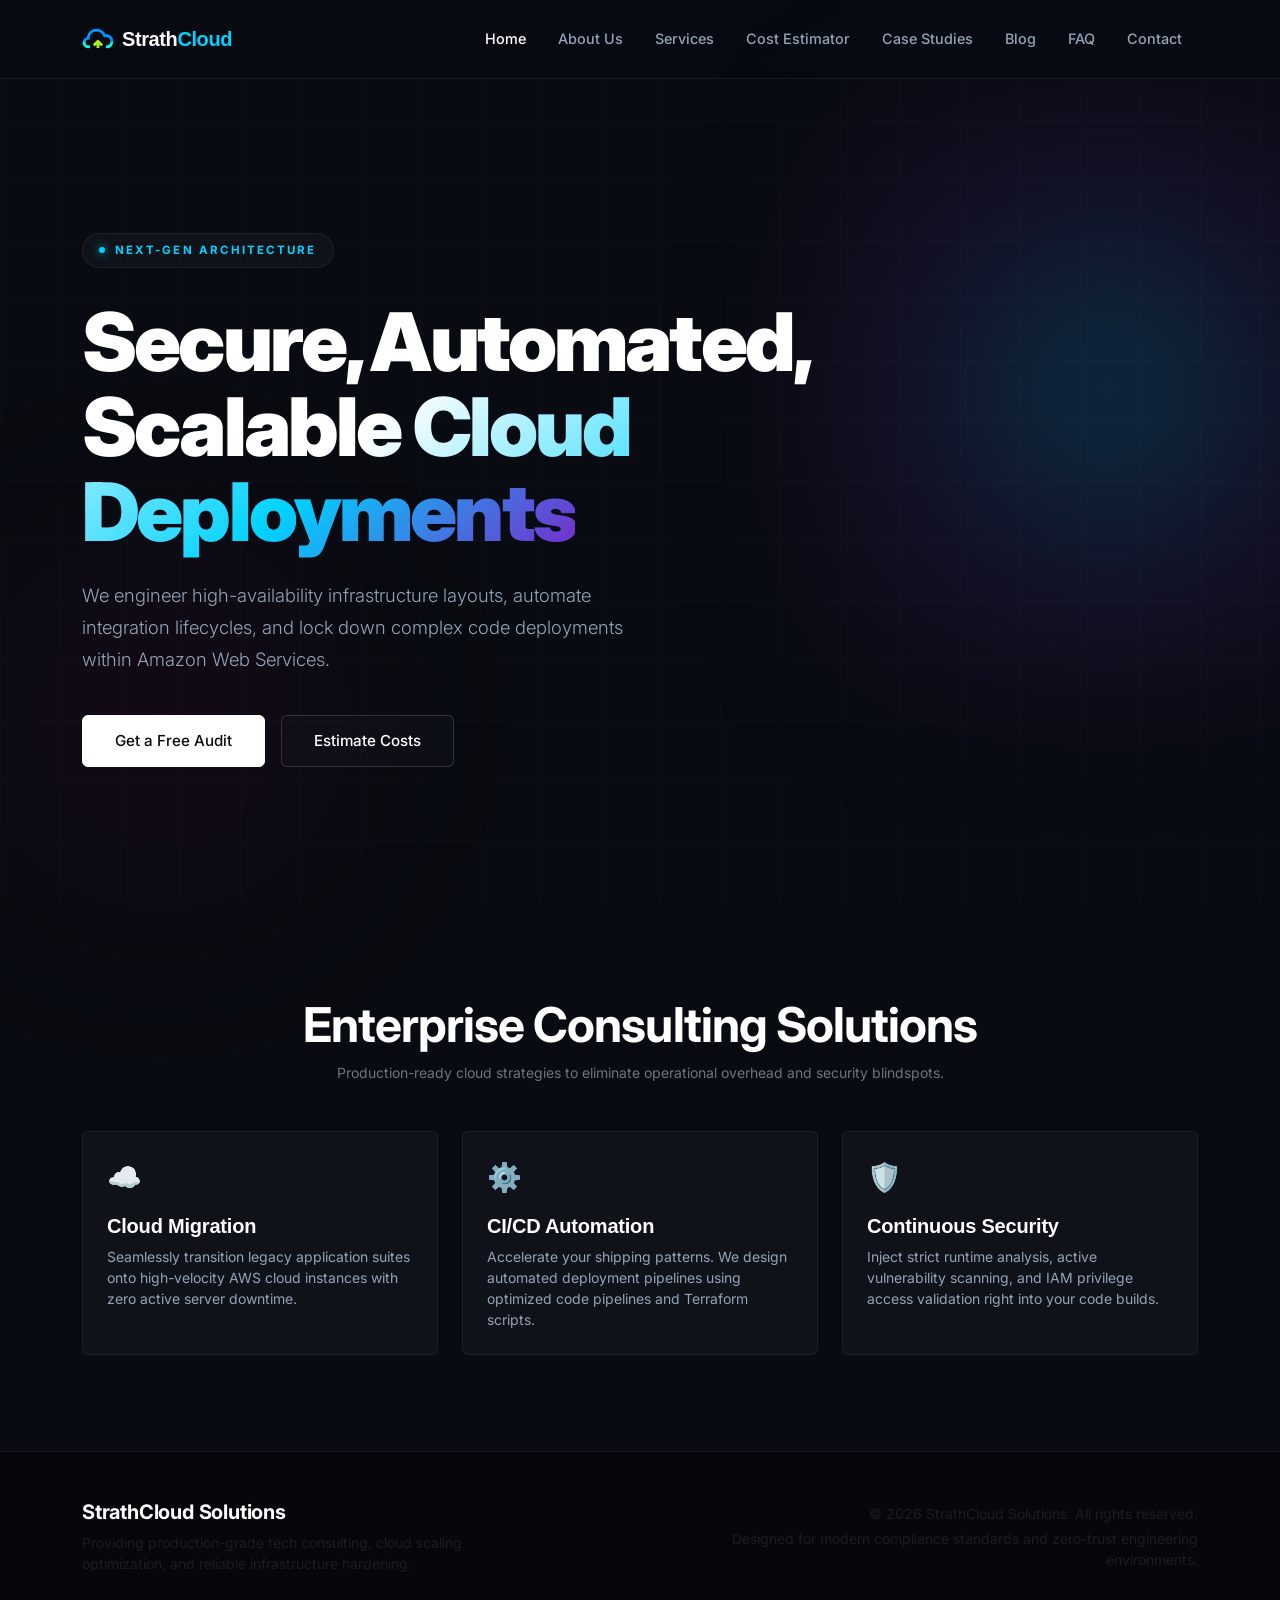
==== commit 53847d63: "feat: overhaul navbar design and enhance hero section with new typography and layout" ====
--- a/index.html
+++ b/index.html
@@ -4,117 +4,135 @@
     <meta charset="UTF-8">
     <meta name="viewport" content="width=device-width, initial-scale=1.0">
     <title>StrathCloud Solutions | Enterprise DevSecOps & Cloud Migration</title>
-    <link href="https://cdn.jsdelivr.net/npm/bootstrap@5.3.8/dist/css/bootstrap.min.css" rel="stylesheet" integrity="sha384-sRIl4kxILFvY47J16cr9ZwB07vP4J8+LH7qKQnuqkuIAvNWLzeN8tE5YBujZqJLB" crossorigin="anonymous">
+    
+    <link href="https://cdn.jsdelivr.net/npm/bootstrap@5.3.3/dist/css/bootstrap.min.css" rel="stylesheet">
+    
+    <link href="https://api.fontshare.com/v2/css?f[]=satoshi@900,700,500&display=swap" rel="stylesheet">
     <link rel="preconnect" href="https://fonts.googleapis.com">
     <link rel="preconnect" href="https://fonts.gstatic.com" crossorigin>
-    <link href="https://fonts.googleapis.com/css2?family=Poppins:wght@300;400;500;600;700;800&display=swap" rel="stylesheet">
-    
+    <link href="https://fonts.googleapis.com/css2?family=Inter:wght@300;400;500&display=swap" rel="stylesheet">
+     
     <link rel="stylesheet" href="style.css">
 </head>
 <body>
-    <!-- Cleaned Navigation -->
-    <nav class="navbar navbar-expand-lg navbar-dark sticky-top">
-    <div class="container">
-        <a class="navbar-brand d-flex align-items-center fw-bold text-primary" href="index.html">
-            <img src="images/strath-cloud-2.png" alt="StrathCloud Logo" class="me-1">
-            <span class="brand-text">Strath<span class="brand-accent">Cloud</span></span>
-        </a>
-        
-        <button class="navbar-toggler" type="button" data-bs-toggle="offcanvas" data-bs-target="#strathCloudMenu" aria-controls="strathCloudMenu" aria-label="Toggle navigation">
-        <span class="navbar-toggler-icon"></span>
-        </button>
-        
-        <div class="collapse navbar-collapse d-none d-lg-flex" id="desktopNavbarLinks">
-        <ul class="navbar-nav ms-auto mb-2 mb-lg-0">
-            <li class="nav-item"><a class="nav-link active" href="index.html" aria-current="page">Home</a></li>
-            <li class="nav-item"><a class="nav-link" href="pages/about.html">About Us</a></li>
-            <li class="nav-item"><a class="nav-link" href="pages/services.html">Services</a></li>
-            <li class="nav-item"><a class="nav-link" href="pages/calculator.html">Cost Estimator</a></li>
-            <li class="nav-item"><a class="nav-link" href="pages/case-studies.html">Case Studies</a></li>
-            <li class="nav-item"><a class="nav-link" href="pages/blog.html">Blog</a></li>
-            <li class="nav-item"><a class="nav-link" href="pages/faq.html">FAQ</a></li>
-            <li class="nav-item"><a class="nav-link" href="pages/contact.html">Contact</a></li>
-        </ul>
+
+    <div class="grid-overlay"></div>
+    <div class="mesh-blob-1"></div>
+    <div class="mesh-blob-2"></div>
+
+    <nav class="navbar navbar-expand-lg navbar-dark fixed-top">
+        <div class="container">
+            <a class="navbar-brand d-flex align-items-center" href="index.html">
+                <img src="images/strath-cloud-2.png" alt="" class="me-2">
+                <span class="brand-text">Strath<span class="brand-accent">Cloud</span></span>
+            </a>
+            
+            <button class="navbar-toggler border-0 shadow-none" type="button" data-bs-toggle="offcanvas" data-bs-target="#strathCloudMenu" aria-controls="strathCloudMenu" aria-label="Toggle navigation">
+                <span class="navbar-toggler-icon"></span>
+            </button>
+             
+            <div class="collapse navbar-collapse d-none d-lg-flex" id="desktopNavbarLinks">
+                <ul class="navbar-nav ms-auto mb-2 mb-lg-0">
+                    <li class="nav-item"><a class="nav-link active" href="index.html" aria-current="page">Home</a></li>
+                    <li class="nav-item"><a class="nav-link" href="pages/about.html">About Us</a></li>
+                    <li class="nav-item"><a class="nav-link" href="pages/services.html">Services</a></li>
+                    <li class="nav-item"><a class="nav-link" href="pages/calculator.html">Cost Estimator</a></li>
+                    <li class="nav-item"><a class="nav-link" href="pages/case-studies.html">Case Studies</a></li>
+                    <li class="nav-item"><a class="nav-link" href="pages/blog.html">Blog</a></li>
+                    <li class="nav-item"><a class="nav-link" href="pages/faq.html">FAQ</a></li>
+                    <li class="nav-item"><a class="nav-link" href="pages/contact.html">Contact</a></li>
+                </ul>
+            </div>
+        </div>
+    </nav>
+
+    <div class="offcanvas offcanvas-end text-bg-dark" tabindex="-1" id="strathCloudMenu" aria-labelledby="strathCloudMenuLabel">
+        <div class="offcanvas-header border-bottom border-secondary border-opacity-20">
+            <h5 class="offcanvas-title fw-bold" id="strathCloudMenuLabel">StrathCloud Navigation</h5>
+            <button type="button" class="btn-close btn-close-white shadow-none" data-bs-dismiss="offcanvas" aria-label="Close"></button>
+        </div>
+        <div class="offcanvas-body">
+            <ul class="navbar-nav">
+                <li class="nav-item"><a class="nav-link active" href="index.html">Home</a></li>
+                <li class="nav-item"><a class="nav-link" href="pages/about.html">About Us</a></li>
+                <li class="nav-item"><a class="nav-link" href="pages/services.html">Services</a></li>
+                <li class="nav-item"><a class="nav-link" href="pages/calculator.html">Cost Estimator</a></li>
+                <li class="nav-item"><a class="nav-link" href="pages/case-studies.html">Case Studies</a></li>
+                <li class="nav-item"><a class="nav-link" href="pages/blog.html">Blog</a></li>
+                <li class="nav-item"><a class="nav-link" href="pages/faq.html">FAQ</a></li>
+                <li class="nav-item"><a class="nav-link" href="pages/contact.html">Contact</a></li>
+            </ul>
         </div>
     </div>
-    </nav>
 
-    <!-- Relocated Offcanvas Component (Placed completely outside the <nav> element) -->
-    <div class="offcanvas offcanvas-end text-bg-dark" tabindex="-1" id="strathCloudMenu" aria-labelledby="strathCloudMenuLabel">
-    <div class="offcanvas-header border-bottom border-secondary">
-        <h5 class="offcanvas-title text-primary fw-bold" id="strathCloudMenuLabel">StrathCloud Navigation</h5>
-        <button type="button" class="btn-close btn-close-white" data-bs-dismiss="offcanvas" aria-label="Close"></button>
-    </div>
-    <div class="offcanvas-body">
-        <ul class="navbar-nav">
-        <li class="nav-item"><a class="nav-link active" href="index.html">Home</a></li>
-        <li class="nav-item"><a class="nav-link" href="pages/about.html">About Us</a></li>
-        <li class="nav-item"><a class="nav-link" href="pages/services.html">Services</a></li>
-        <li class="nav-item"><a class="nav-link" href="pages/calculator.html">Cost Estimator</a></li>
-        <li class="nav-item"><a class="nav-link" href="pages/case-studies.html">Case Studies</a></li>
-        <li class="nav-item"><a class="nav-link" href="pages/blog.html">Blog</a></li>
-        <li class="nav-item"><a class="nav-link" href="pages/faq.html">FAQ</a></li>
-        <li class="nav-item"><a class="nav-link" href="pages/contact.html">Contact</a></li>
-        </ul>
-    </div>
-    </div>
-
-
-    <header class="hero-banner text-white text-center py-5">
-        <div class="container py-5">
-            <div class="row justify-content-center">
-                <div class="col-lg-9">
-                    <span class="badge bg-primary px-3 py-2 rounded-pill mb-3 text-uppercase">Next-Gen Architecture</span>
-                    <h1 class="display-3 fw-bold mb-3">Secure, Automated, Scalable Cloud Deployments</h1>
-                    <p class="lead text-secondary mb-4 mx-md-5">We engineer high-availability infrastructure layouts, automate integration lifecycles, and lock down complex code deployments within Amazon Web Services.</p>
-                    <div class="d-grid gap-2 d-sm-flex justify-content-sm-center">
-                        <a href="pages/contact.html" class="btn btn-primary btn-lg px-4 gap-3">Get a Free Audit</a>
-                        <a href="pages/calculator.html" class="btn btn-outline-light btn-lg px-4">Estimate Costs</a>
+    <section class="hero-viewport-wrapper">
+        <div class="container">
+            <div class="row align-items-center">
+                <div class="col-xl-8 col-lg-10 hero-content-block">
+                    
+                    <div class="micro-capsule-badge">
+                        <div class="pulse-dot"></div>
+                        Next-Gen Architecture
                     </div>
+                    
+                    <h1 class="hero-title-headline">
+                        Secure, Automated, <br>
+                        <span class="gradient-text-mask">Scalable Cloud Deployments</span>
+                    </h1>
+                    
+                    <p class="hero-subtext-description">
+                        We engineer high-availability infrastructure layouts, automate integration lifecycles, and lock down complex code deployments within Amazon Web Services.
+                    </p>
+                    
+                    <div class="d-flex flex-sm-row flex-column gap-3">
+                        <a href="pages/contact.html" class="btn btn-premium-solid text-decoration-none text-center">Get a Free Audit</a>
+                        <a href="pages/calculator.html" class="btn btn-premium-outline text-decoration-none text-center">Estimate Costs</a>
+                    </div>
+                    
                 </div>
             </div>
         </div>
-    </header>
+    </section>
 
-    <main class="container py-5 my-3">
+    <main class="container py-5 my-5 position-relative" style="z-index: 10;">
         <div class="text-center mb-5">
-            <h2 class="fw-bold">Enterprise Consulting Solutions</h2>
-            <p class="text-muted">Production-ready cloud strategies to eliminate operational overhead and security blindspots.</p>
+            <h2 class="fw-bold display-5 text-white" style="font-family: var(--font-display); letter-spacing: -0.02em;">Enterprise Consulting Solutions</h2>
+            <p class="text-secondary small">Production-ready cloud strategies to eliminate operational overhead and security blindspots.</p>
         </div>
 
         <div class="row g-4">
             <div class="col-md-4">
-                <div class="card h-100 p-4 border-0 bg-white">
+                <div class="card h-100 p-4 border-0">
                     <div class="mb-3 text-primary fs-3">☁️</div>
-                    <h3 class="fw-bold">Cloud Migration</h3>
-                    <p class="text-muted mb-0">Seamlessly transition legacy application suites onto high-velocity AWS cloud instances with zero active server downtime.</p>
+                    <h3 class="fw-bold mb-2">Cloud Migration</h3>
+                    <p class="text-secondary small mb-0">Seamlessly transition legacy application suites onto high-velocity AWS cloud instances with zero active server downtime.</p>
                 </div>
             </div>
             <div class="col-md-4">
-                <div class="card h-100 p-4 border-0 bg-white">
+                <div class="card h-100 p-4 border-0">
                     <div class="mb-3 text-primary fs-3">⚙️</div>
-                    <h3 class="fw-bold">CI/CD Automation</h3>
-                    <p class="text-muted mb-0">Accelerate your shipping patterns. We design automated deployment pipelines using optimized code pipelines and Terraform scripts.</p>
+                    <h3 class="fw-bold mb-2">CI/CD Automation</h3>
+                    <p class="text-secondary small mb-0">Accelerate your shipping patterns. We design automated deployment pipelines using optimized code pipelines and Terraform scripts.</p>
                 </div>
             </div>
             <div class="col-md-4">
-                <div class="card h-100 p-4 border-0 bg-white">
+                <div class="card h-100 p-4 border-0">
                     <div class="mb-3 text-primary fs-3">🛡️</div>
-                    <h3 class="fw-bold">Continuous Security</h3>
-                    <p class="text-muted mb-0">Inject strict runtime analysis, active vulnerability scanning, and IAM privilege access validation right into your code builds.</p>
+                    <h3 class="fw-bold mb-2">Continuous Security</h3>
+                    <p class="text-secondary small mb-0">Inject strict runtime analysis, active vulnerability scanning, and IAM privilege access validation right into your code builds.</p>
                 </div>
             </div>
         </div>
     </main>
 
-    <footer class="bg-dark text-secondary py-5 mt-auto border-top border-secondary">
+    <footer class="py-5 mt-auto border-top" style="background-color: #05070B; border-color: var(--border-premium) !important; position: relative; z-index: 10;">
         <div class="container">
             <div class="row g-4">
                 <div class="col-md-6 text-center text-md-start">
-                    <h5 class="text-white fw-bold">StrathCloud Solutions</h5>
-                    <p class="small text-muted mb-0">Providing production-grade tech consulting, cloud scaling optimization, and reliable infrastructure hardening.</p>
+                    <h5 class="text-white fw-bold" style="font-family: var(--font-display);">StrathCloud Solutions</h5>
+                    <p class="small text-muted mb-0" style="max-width: 400px;">Providing production-grade tech consulting, cloud scaling optimization, and reliable infrastructure hardening.</p>
                 </div>
-                <div class="col-md-6 text-center text-md-end">
+                <div class="col-md-6 text-center text-md-end d-flex flex-column justify-content-center align-items-center align-items-md-end">
                     <p class="small text-muted mb-1">&copy; 2026 StrathCloud Solutions. All rights reserved.</p>
                     <p class="small text-muted mb-0">Designed for modern compliance standards and zero-trust engineering environments.</p>
                 </div>
@@ -122,7 +140,8 @@
         </div>
     </footer>
 
-    <script src="https://cdn.jsdelivr.net/npm/bootstrap@5.3.8/dist/js/bootstrap.bundle.min.js" integrity="sha384-FKyoEForCGlyvwx9Hj09JcYn3nv7wiPVlz7YYwJrWVcXK/BmnVDxM+D2scQbITxI" crossorigin="anonymous"></script>
+    <script src="https://cdn.jsdelivr.net/npm/bootstrap@5.3.3/dist/js/bootstrap.bundle.min.js"></script>
+    
     <script src="script.js"></script>
 </body>
 </html>
--- a/style.css
+++ b/style.css
@@ -1,231 +1,319 @@
-/* ========================================================================== 
-   1. DESIGN TOKENS (Variables) 
-   ========================================================================== */ 
-:root { 
-  /* Exact Logo Color Extractions */ 
-  --brand-primary: #FFFFFF; /* Note: Change this hex value if you want a Sky Blue brand anchor instead of White */
-  --brand-accent: #00ffe2;  /* Neon Lime Green from the arrow */ 
-  --brand-teal: #00E5FF;    /* Electric Teal from the bottom right of the cloud */ 
-  --brand-dark: #0B132B;    /* Premium Midnight Blue from your logo background */ 
+/* ==========================================================================
+   1. DESIGN TOKENS (Satoshi / Inter Obsidian System)
+   ========================================================================== */
+:root {
+  /* Premium Dark Theme Color Palette Tokens */
+  --bg-obsidian: #080B11;
+  --bg-card: rgba(255, 255, 255, 0.03);
+  --border-premium: rgba(255, 255, 255, 0.06);
   
-  /* UI Neutrals */ 
-  --brand-light: #f8fafc; 
-  --text-main: #0f172a; 
-  --card-shadow: 0 10px 30px -15px rgba(11, 19, 43, 0.1); 
-  --transition-smooth: all 0.25s cubic-bezier(0.4, 0, 0.2, 1); 
-} 
-
-/* ========================================================================== 
-   2. GLOBAL BODY RESETS & TYPOGRAPHY MATRIX 
-   ========================================================================== */ 
-body { 
-  font-family: 'Poppins', -apple-system, BlinkMacSystemFont, sans-serif; 
-  color: var(--text-main); 
-  background-color: var(--brand-light); 
-  display: flex; 
-  flex-direction: column; 
-  min-height: 100vh; 
-} 
-
-/* Force headings and branding text to use Poppins with crisp tech tracking */ 
-h1, h2, h3, h4, h5, h6, .navbar-brand, .brand-text { 
-  font-family: 'Poppins', -apple-system, sans-serif; 
-  letter-spacing: -0.01em; 
-} 
-
-/* ========================================================================== 
-   3. MODERN TRANSPARENT NAVBAR (Clean Responsive Grid Layout) 
-   ========================================================================== */ 
-.navbar { 
-  background: rgba(7, 11, 28, 0.9) !important; 
-  border-bottom: 1px solid rgba(255, 255, 255, 0.05) !important; 
-  backdrop-filter: blur(12px) !important; 
-  -webkit-backdrop-filter: blur(12px) !important; 
-  margin-bottom: 0 !important; 
-  padding: 0.75rem 0 !important; 
+  /* Brand Accent Extractions */
+  --accent-glow: #00D2FF;     /* Electric Sky Blue */
+  --accent-lime: #00ffe2;     /* Bright Neon Aqua */
+  --accent-purple: #7928CA;   /* Deep Matrix Purple */
   
-  /* DEBUG 1 FIXED: Added explicit relative positioning and z-index stack layer anchor */
-  position: fixed !important;
-  top: 0 !important;
-  left: 0 !important;
-  width: 100% !important;
-
-  /* Keeps it securely on top of the hero text and cards when scrolling */
-  z-index: 1030; 
-} 
-
-/* Perfect alignment wrapper inside the navbar row */ 
-.navbar > .container { 
-  display: flex !important; 
-  align-items: center !important; 
-  justify-content: space-between !important; 
-  flex-wrap: nowrap !important; 
-} 
-
-/* Control your brand image footprint cleanly */ 
-.navbar-brand { 
-  display: flex !important; 
-  align-items: center !important; 
-  padding: 0 !important; 
-  margin-right: 1.5rem !important; 
-} 
-
-/* ========================================================================== 
-   HYBRID BRAND LOGO & TEXT TYPOGRAPHY 
-   ========================================================================== */ 
-.navbar-brand img { 
-  height: 36px !important; 
-  width: auto !important; 
-  object-fit: contain; 
-} 
-
-.navbar-brand .brand-text { 
-  font-family: 'Poppins', -apple-system, BlinkMacSystemFont, sans-serif; 
-  font-weight: 700; 
-  font-size: 1.4rem; 
-  letter-spacing: -0.03em; 
-  color: #ffffff; 
-  display: inline-block; 
-  line-height: 1; 
-} 
-
-.navbar-brand .brand-accent { 
-  color: var(--brand-primary) !important; 
-} 
-
-.navbar-brand:hover .brand-text { 
-  text-shadow: 0 0 15px rgba(0, 136, 255, 0.3); 
-} 
-
-/* DEBUG 2 FIXED: Strengthened selector specificity for desktop navigation links */
-.navbar .navbar-nav .nav-link { 
-  color: rgba(255, 255, 255, 0.7) !important; 
-} 
-
-.navbar .navbar-nav .nav-link:hover,
-.navbar .navbar-nav .nav-link.active { 
-  color: #00ffe2 !important; 
-} 
-
-/* ========================================================================== 
-   4. CUSTOM HERO BANNER 
-   ========================================================================== */ 
-.hero-banner { 
-  background: #0d1532 !important; 
-  margin-top: -72px; 
-  padding: calc(72px + 6rem) 0 6rem 0 !important; 
-  border-bottom: 1px solid rgba(255, 255, 255, 0.05); 
-} 
-
-.hero-banner h1 { 
-  font-size: 3.5rem !important; 
-  background: linear-gradient(120deg, #ffffff 40%, var(--brand-teal) 100%); 
-  -webkit-background-clip: text; 
-  -webkit-text-fill-color: transparent; 
-} 
-
-.hero-banner .text-secondary { 
-  color: #cbd5e1 !important; 
-  font-size: 1.25rem; 
-  font-weight: 300; 
-  max-width: 700px; 
-  margin: 1.5rem auto !important; 
-  line-height: 1.6; 
-} 
-
-/* ========================================================================== 
-   HERO AESTHETIC POLISH (Safe Bootstrap-Variable Alignment) 
-   ========================================================================== */ 
-.hero-banner .btn, .hero-banner .badge { 
-  --bs-btn-border-radius: 4px; 
-  --bs-badge-border-radius: 4px; 
-  border-radius: 4px; 
-} 
-
-.hero-banner .badge { 
-  text-transform: uppercase; 
-  letter-spacing: 0.15em; 
-  font-size: 0.72rem; 
-  font-weight: 700; 
-  padding: 0.6em 1em; 
-} 
-
-.hero-banner .btn-outline-light { 
-  border-width: 1.5px; 
-  background-color: rgba(255, 255, 255, 0.03); 
-  transition: transform 0.25s ease, background-color 0.25s ease, border-color 0.25s ease, box-shadow 0.25s ease; 
-} 
-
-.hero-banner .btn-outline-light:hover { 
-  background-color: #ffffff; 
-  border-color: #ffffff; 
-  color: #0b132b; 
-  transform: translateY(-2px); 
-  box-shadow: 0 10px 20px rgba(255, 255, 255, 0.1); 
-} 
-
-.hero-banner .btn-primary { 
-  transition: transform 0.25s ease, background-color 0.25s ease, border-color 0.25s ease, box-shadow 0.25s ease; 
-} 
-
-.hero-banner .btn-primary:hover { 
-  transform: translateY(-2px); 
-} 
-
-.hero-banner h1 { 
-  margin-top: 1.5rem; 
-  margin-bottom: 2rem; 
-  line-height: 1.25; 
-} 
-
-.hero-banner .text-secondary.lead { 
-  line-height: 1.8; 
-  margin-bottom: 3rem; 
-  max-width: 620px; 
-  margin-left: auto; 
-  margin-right: auto; 
-} 
-
-/* ========================================================================== 
-   5. PREMIUM CARD INTERACTIONS 
-   ========================================================================== */ 
-.card { 
-  box-shadow: var(--card-shadow); 
-  background-color: #ffffff !important; 
-  border: 1px solid rgba(106, 137, 167, 0.12) !important; 
-  border-radius: 12px !important; 
-  transition: var(--transition-smooth); 
-} 
-
-.card:hover { 
-  transform: translateY(-6px); 
-  box-shadow: 0 12px 20px -3px rgba(11, 19, 43, 0.12); 
-  border-color: var(--brand-accent) !important; 
-} 
-
-.card .text-primary { 
-  color: var(--brand-accent) !important; 
-} 
-
-.card h3 { 
-  color: var(--brand-dark); 
-  font-size: 1.25rem; 
-} 
-
-/* ========================================================================== 
-   6. RESPONSIVE MEDIA QUERIES (Offcanvas Sidebar Hardening) 
-   ========================================================================== */ 
-@media (max-width: 991.98px) { 
-  /* DEBUG 3 FIXED: Removed the destructive visibility overrides that broke Bootstrap's transitions */
-  .offcanvas.text-bg-dark { 
-    background-color: #111a36 !important; /* Tinted to your deep brand tone */
-    backdrop-filter: none !important; 
-    -webkit-backdrop-filter: none !important; 
-  } 
-  .offcanvas-body .navbar-nav { 
-    display: flex !important; 
-    flex-direction: column !important; 
-    gap: 0.5rem !important; 
-    padding-top: 1rem !important; 
-  } 
-}
+  /* UI Neutrals & Typography Colors */
+  --text-main: #F1F5F9;       /* Crisp off-white */
+  --text-muted: #94A3B8;      /* Clean slate gray */
+  
+  /* Smooth Motion Timing Curves */
+  --transition-premium: all 0.4s cubic-bezier(0.16, 1, 0.3, 1);
+}
+
+/* ==========================================================================
+   2. GLOBAL BODY RESETS & TYPOGRAPHY SYSTEM
+   ========================================================================== */
+body {  
+  font-family: 'Inter', -apple-system, BlinkMacSystemFont, sans-serif;  
+  color: var(--text-main);  
+  background-color: var(--bg-obsidian);  
+  display: flex;  
+  flex-direction: column;  
+  min-height: 100vh;  
+  overflow-x: hidden;
+  -webkit-font-smoothing: antialiased;
+}
+
+/* Force headings to use the high-end geometric typography system */
+h1, h2, h3, h4, h5, h6, .navbar-brand, .brand-text {  
+  font-family: 'Satoshi', -apple-system, sans-serif;  
+  letter-spacing: -0.01em;  
+}
+
+/* ==========================================================================
+   3. MODERN TRANSPARENT NAVBAR (Awwwards-Inspired Glassmorphism)
+   ========================================================================== */
+.navbar {  
+  background: rgba(8, 11, 17, 0.6) !important;  
+  border-bottom: 1px solid var(--border-premium) !important;  
+  backdrop-filter: blur(16px) !important;  
+  -webkit-backdrop-filter: blur(16px) !important;  
+  margin-bottom: 0 !important;  
+  padding: 1.25rem 0 !important;  
+   
+  position: fixed !important;  
+  top: 0 !important;  
+  left: 0 !important;  
+  width: 100% !important;  
+  z-index: 1030;  
+  transition: var(--transition-premium);
+}
+
+.navbar > .container {  
+  display: flex !important;  
+  align-items: center !important;  
+  justify-content: space-between !important;  
+  flex-wrap: nowrap !important;  
+}
+
+.navbar-brand {  
+  display: flex !important;  
+  align-items: center !important;  
+  padding: 0 !important;  
+  margin-right: 1.5rem !important;  
+}
+
+.navbar-brand img {  
+  height: 32px !important;  
+  width: auto !important;  
+  object-fit: contain;  
+}
+
+.navbar-brand .brand-text {  
+  font-weight: 700;  
+  font-size: 1.25rem;  
+  letter-spacing: -0.02em;  
+  color: #ffffff;  
+  display: inline-block;  
+  line-height: 1;  
+}
+
+.navbar-brand .brand-accent {  
+  color: var(--accent-glow) !important;  
+}
+
+.navbar-brand:hover .brand-text {  
+  text-shadow: 0 0 15px rgba(0, 210, 255, 0.3);  
+}
+
+.navbar .navbar-nav .nav-link {  
+  font-size: 0.9rem;
+  font-weight: 500;
+  color: var(--text-muted) !important;  
+  padding: 0.5rem 1rem !important;  
+  transition: var(--transition-premium);
+}
+
+.navbar .navbar-nav .nav-link:hover,  
+.navbar .navbar-nav .nav-link.active {  
+  color: #ffffff !important;  
+}
+
+/* ==========================================================================
+   4. PREMIUM EXPERIMENTAL MESH BACKDROP OVERLAYS
+   ========================================================================== */
+.grid-overlay {
+  position: absolute;
+  top: 0; left: 0; width: 100%; height: 100%;
+  background-image: linear-gradient(rgba(255, 255, 255, 0.015) 1px, transparent 1px),
+                    linear-gradient(90deg, rgba(255, 255, 255, 0.015) 1px, transparent 1px);
+  background-size: 60px 60px;
+  pointer-events: none;
+  z-index: 1;
+}
+
+.mesh-blob-1 {
+  position: absolute;
+  top: 10%; right: -10%; width: 600px; height: 600px;
+  background: radial-gradient(circle, rgba(0, 210, 255, 0.22) 0%, rgba(121, 40, 202, 0.12) 50%, transparent 100%);
+  filter: blur(80px);
+  pointer-events: none;
+  z-index: 0;
+  animation: pulseMesh 12s infinite alternate;
+}
+
+.mesh-blob-2 {
+  position: absolute;
+  bottom: -5%; left: -5%; width: 450px; height: 450px;
+  background: radial-gradient(circle, rgba(255, 0, 128, 0.08) 0%, transparent 80%);
+  filter: blur(100px);
+  pointer-events: none;
+  z-index: 0;
+}
+
+@keyframes pulseMesh {
+  0% { transform: scale(1) translate(0px, 0px); }
+  100% { transform: scale(1.1) translate(30px, -15px); }
+}
+
+/* ==========================================================================
+   5. PREMIUM HERO BANNER OVERHAUL (Asymmetrical Screen Engine)
+   ========================================================================== */
+.hero-viewport-wrapper {
+  position: relative;
+  min-height: 100vh;
+  display: flex;
+  align-items: center;
+  padding-top: 100px;
+}
+
+.hero-content-block {
+  position: relative;
+  z-index: 10;
+}
+
+/* Micro-capsule badge with live pulse indicator layout */
+.micro-capsule-badge {
+  display: inline-flex;
+  align-items: center;
+  background: rgba(255, 255, 255, 0.03);
+  border: 1px solid var(--border-premium);
+  padding: 0.5rem 1rem;
+  border-radius: 100px;
+  font-family: var(--font-display);
+  font-weight: 700;
+  font-size: 0.72rem;
+  text-transform: uppercase;
+  letter-spacing: 0.18em;
+  color: var(--accent-glow);
+  margin-bottom: 2rem;
+}
+
+.pulse-dot {
+  width: 6px;
+  height: 6px;
+  background-color: var(--accent-glow);
+  border-radius: 50%;
+  margin-right: 10px;
+  box-shadow: 0 0 10px var(--accent-glow);
+  animation: livePulse 2s infinite;
+}
+
+@keyframes livePulse {
+  0% { box-shadow: 0 0 0 0 rgba(0, 210, 255, 0.7); }
+  70% { box-shadow: 0 0 0 8px rgba(0, 210, 255, 0); }
+  100% { box-shadow: 0 0 0 0 rgba(0, 210, 255, 0); }
+}
+
+.hero-title-headline {
+  font-family: var(--font-display);
+  font-size: calc(2.25rem + 3.5vw);
+  font-weight: 900;
+  line-height: 1.05;
+  letter-spacing: -0.035em;
+  color: #ffffff;
+  margin-bottom: 1.5rem;
+}
+
+.gradient-text-mask {
+  background: linear-gradient(135deg, #ffffff 30%, var(--accent-glow) 70%, var(--accent-purple) 100%);
+  -webkit-background-clip: text;
+  -webkit-text-fill-color: transparent;
+  background-clip: text;
+}
+
+.hero-subtext-description {
+  font-size: 1.15rem;
+  font-weight: 300;
+  line-height: 1.75;
+  color: var(--text-muted);
+  max-width: 580px;
+  margin-bottom: 2.5rem;
+}
+
+/* ==========================================================================
+   6. PREMIUM SLEEK BUTTON INTERACTION SYSTEM
+   ========================================================================== */
+.btn-premium-solid {
+  background: #ffffff;
+  color: var(--bg-obsidian);
+  font-weight: 500;
+  font-size: 0.95rem;
+  padding: 0.85rem 2rem;
+  border-radius: 6px;
+  border: 1px solid #ffffff;
+  transition: var(--transition-premium);
+}
+
+.btn-premium-solid:hover {
+  background: transparent;
+  color: #ffffff;
+  transform: translateY(-3px);
+  box-shadow: 0 15px 30px rgba(0, 210, 255, 0.2);
+  border-color: rgba(255, 255, 255, 0.4);
+}
+
+.btn-premium-outline {
+  background: rgba(255, 255, 255, 0.02);
+  color: #ffffff;
+  font-weight: 500;
+  font-size: 0.95rem;
+  padding: 0.85rem 2rem;
+  border-radius: 6px;
+  border: 1px solid rgba(255, 255, 255, 0.15);
+  transition: var(--transition-premium);
+}
+
+.btn-premium-outline:hover {
+  background: #ffffff;
+  color: var(--bg-obsidian);
+  transform: translateY(-3px);
+  border-color: #ffffff;
+}
+
+/* ==========================================================================
+   7. SUBPAGE COMPONENTS & CARD ARCHITECTURE (Universal Safety Sync)
+   ========================================================================== */
+.card {  
+  background-color: var(--bg-card) !important;  
+  border: 1px solid var(--border-premium) !important;  
+  border-radius: 6px !important;  
+  transition: var(--transition-premium);  
+}
+
+.card:hover {  
+  transform: translateY(-5px);  
+  background-color: rgba(255, 255, 255, 0.05) !important;
+  border-color: rgba(0, 210, 255, 0.25) !important;  
+}
+
+.card h3 {  
+  color: #ffffff;  
+  font-size: 1.25rem;  
+}
+
+.card .text-secondary {
+  color: var(--text-muted) !important;
+}
+
+/* Form Input Enhancements (Calculator / Contact Validation Syncs) */
+.form-control, .form-select {
+  background-color: rgba(255, 255, 255, 0.03) !important;
+  border: 1px solid var(--border-premium) !important;
+  color: #ffffff !important;
+  border-radius: 6px;
+  transition: var(--transition-premium);
+}
+
+.form-control:focus, .form-select:focus {
+  background-color: rgba(255, 255, 255, 0.05) !important;
+  border-color: var(--accent-glow) !important;
+  box-shadow: 0 0 0 4px rgba(0, 210, 255, 0.15) !important;
+}
+
+/* ==========================================================================
+   8. RESPONSIVE MEDIA QUERIES (Offcanvas Sidebar Hardening)
+   ========================================================================== */
+@media (max-width: 991.98px) {  
+  .offcanvas.text-bg-dark {  
+    background-color: #0b0f17 !important;
+    backdrop-filter: none !important;  
+    -webkit-backdrop-filter: none !important;  
+  }  
+  .offcanvas-body .navbar-nav {  
+    display: flex !important;  
+    flex-direction: column !important;  
+    gap: 0.5rem !important;  
+    padding-top: 1rem !important;  
+  }  
+}
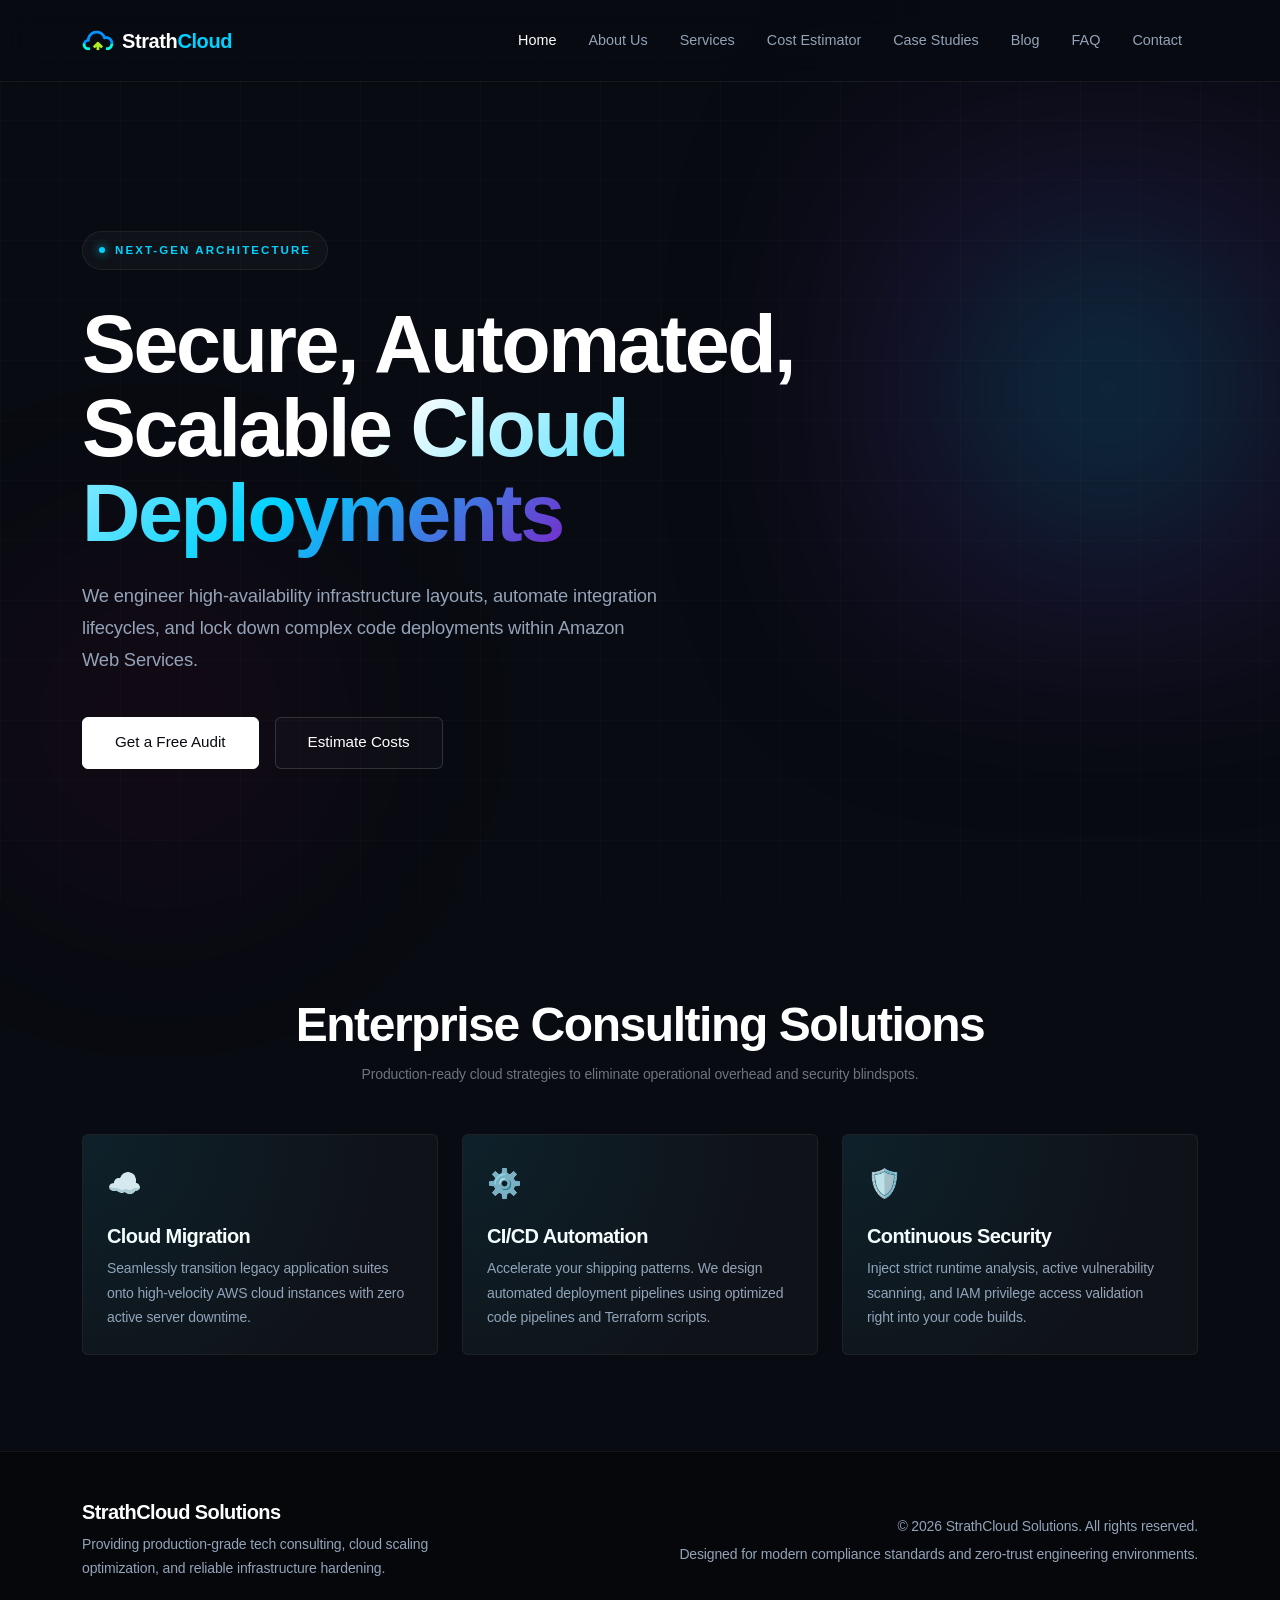
==== commit f6d612d0: "chore: optimize file systems distribution layers and declare deployment lifecycle complete" ====
--- a/index.html
+++ b/index.html
@@ -7,18 +7,21 @@
     
     <link href="https://cdn.jsdelivr.net/npm/bootstrap@5.3.3/dist/css/bootstrap.min.css" rel="stylesheet">
     
+        <!-- High-End Typography CDN Assets Delivery -->
     <link href="https://api.fontshare.com/v2/css?f[]=satoshi@900,700,500&display=swap" rel="stylesheet">
     <link rel="preconnect" href="https://fonts.googleapis.com">
     <link rel="preconnect" href="https://fonts.gstatic.com" crossorigin>
-    <link href="https://fonts.googleapis.com/css2?family=Inter:wght@300;400;500&display=swap" rel="stylesheet">
-     
+    <link href="https://fonts.googleapis.com/css2?family=Inter:wght@300;400;500;600&display=swap" rel="stylesheet">
     <link rel="stylesheet" href="style.css">
+    <link rel="icon" type="image/svg+xml" href="images/strath-cloud-2.svg">
+    
 </head>
 <body>
 
     <div class="grid-overlay"></div>
     <div class="mesh-blob-1"></div>
     <div class="mesh-blob-2"></div>
+    
 
     <nav class="navbar navbar-expand-lg navbar-dark fixed-top">
         <div class="container">
--- a/style.css
+++ b/style.css
@@ -23,21 +23,26 @@
 /* ==========================================================================
    2. GLOBAL BODY RESETS & TYPOGRAPHY SYSTEM
    ========================================================================== */
-body {  
-  font-family: 'Inter', -apple-system, BlinkMacSystemFont, sans-serif;  
-  color: var(--text-main);  
-  background-color: var(--bg-obsidian);  
-  display: flex;  
-  flex-direction: column;  
-  min-height: 100vh;  
-  overflow-x: hidden;
-  -webkit-font-smoothing: antialiased;
-}
-
-/* Force headings to use the high-end geometric typography system */
-h1, h2, h3, h4, h5, h6, .navbar-brand, .brand-text {  
-  font-family: 'Satoshi', -apple-system, sans-serif;  
-  letter-spacing: -0.01em;  
+/* ==========================================================================
+   GLOBAL BODY RESETS & TYPOGRAPHY SYSTEM
+   ========================================================================== */
+body {    
+  font-family: 'Satoshi', -apple-system, BlinkMacSystemFont, sans-serif;    
+  font-weight: 400;             /* Standard, crisp readable weight */
+  line-height: 1.75;            /* Gives paragraphs comfortable vertical breathing room */
+  color: var(--text-main);    
+  background-color: var(--bg-obsidian);    
+  display: flex;    
+  flex-direction: column;    
+  min-height: 100vh;    
+  overflow-x: hidden;  
+  -webkit-font-smoothing: antialiased; /* Thins out text pixels to keep them ultra-sharp */
+}
+
+/* Target small description texts specifically if you want them sleeker */
+p, .text-secondary, .card p {
+  font-weight: 300;             /* Light weight for an elegant, modern contrast */
+  letter-spacing: -0.01em;      /* Extremely subtle tightening for subtext */
 }
 
 /* ==========================================================================
@@ -316,4 +321,72 @@
     gap: 0.5rem !important;  
     padding-top: 1rem !important;  
   }  
+}
+
+/* ==========================================================================
+   9. STRIPE-STYLE INTERACTIVE SPOTLIGHT SYSTEM (Commit 48)
+   ========================================================================== */
+.spotlight-card {
+  position: relative;
+  overflow: hidden;
+  transform-style: preserve-3d;
+  perspective: 1000px;
+}
+
+/* Dynamic ambient radial illumination layer */
+.card-spotlight-glare {
+  position: absolute;
+  top: 0; left: 0; width: 100%; height: 100%;
+  background: radial-gradient(800px circle at var(--mouse-x, 0px) var(--mouse-y, 0px), rgba(0, 210, 255, 0.08), transparent 40%);
+  z-index: 3;
+  pointer-events: none;
+}
+
+/* ==========================================================================
+   FOOTER CONTRAST HARDENING
+   ========================================================================== */
+footer, 
+footer p, 
+footer .text-muted, 
+footer .text-secondary {
+  color: #94A3B8 !important;   /* Forces text to your crisp Slate Gray token */
+  font-family: var(--font-body);
+  font-weight: 400;
+}
+
+footer h5, 
+footer .text-white {
+  color: #FFFFFF !important;   /* Ensures corporate titles pop cleanly */
+}
+
+/* ==========================================================================
+   10. GLOBAL TYPOGRAPHY ENFORCEMENT MATRIX
+   ========================================================================== */
+
+/* Force ALL section headings across all pages to use heavy Satoshi */
+h1, h2, h3, h4, h5, h6, 
+.display-1, .display-2, .display-3, .display-4, .display-5,
+.card-title, .offcanvas-title {
+    font-family: var(--font-display) !important;
+    font-weight: 700 !important;
+    letter-spacing: -0.03em !important;
+}
+
+/* Force massive page hero crowns to hit maximum weight */
+.hero-title-headline, .display-3 {
+    font-weight: 900 !important;
+}
+
+/* Force all clean paragraph subtexts to use sleek, lightweight Inter */
+p, .text-muted, .text-secondary, .lead, .nav-link, .form-label {
+    font-family: var(--font-body) !important;
+}
+
+/* Fix your muddy gray footer contrast legibility layout */
+footer, footer p, footer .text-muted, footer .text-secondary {
+    color: var(--text-muted) !important;
+    font-weight: 400 !important;
+}
+footer h5 {
+    color: #ffffff !important;
 }
